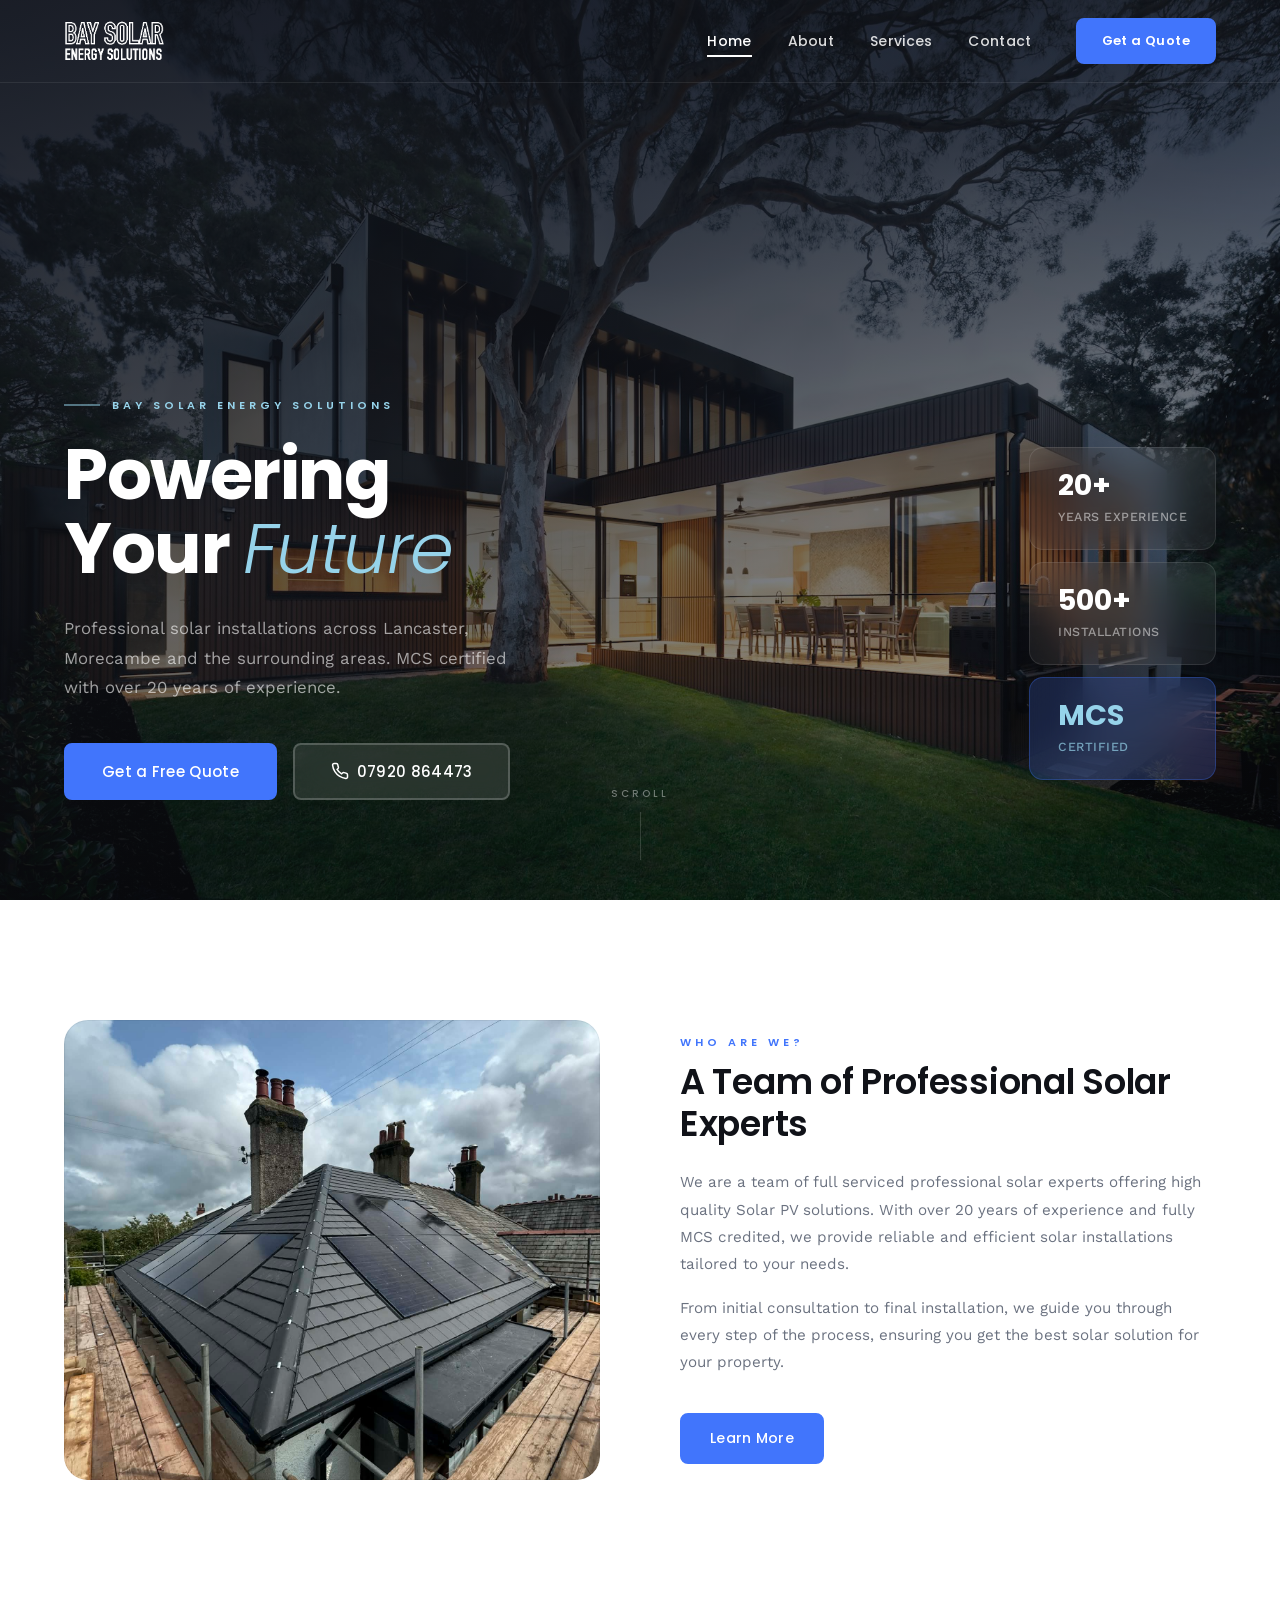
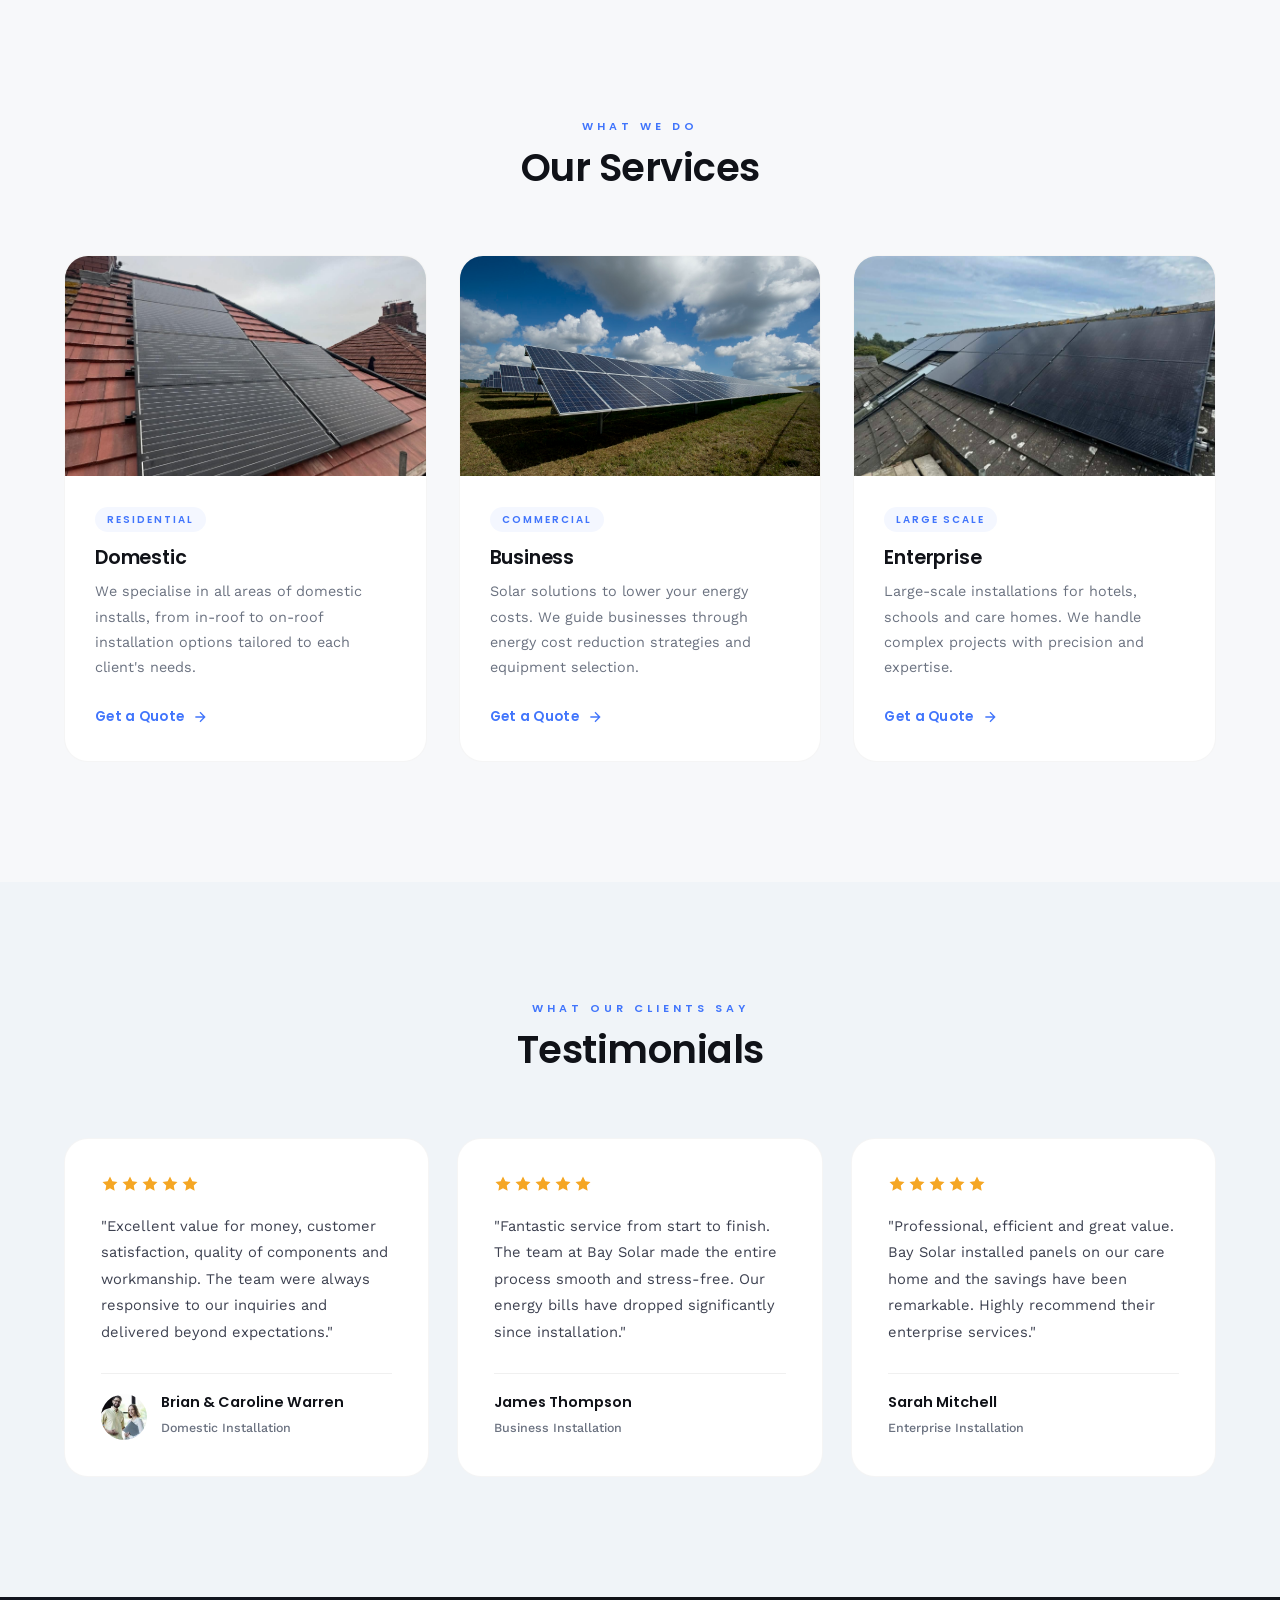
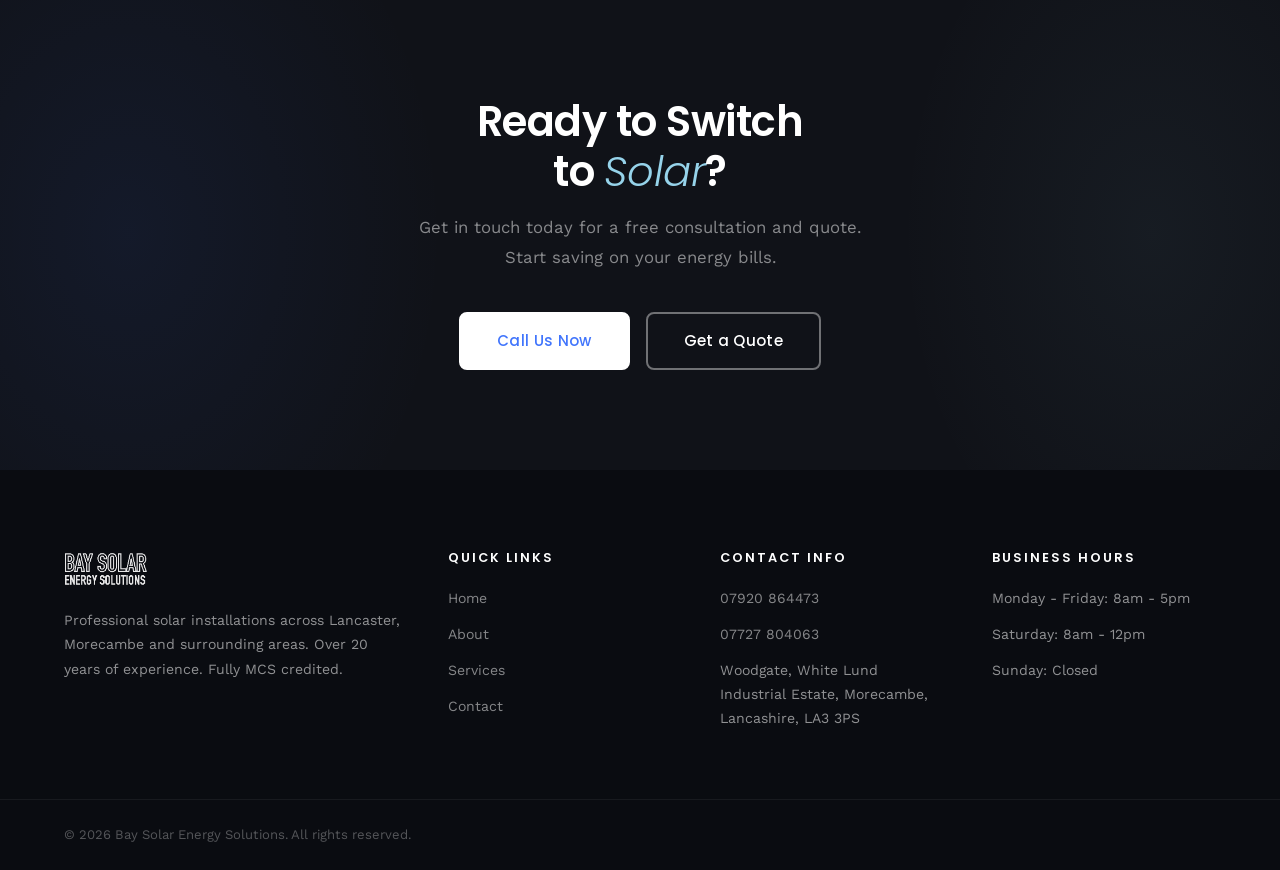
==== index.html @ 8fee30fc "Initial commit: Bay Solar UK website with cleanup - Updated logo to new text-only "Bay Solar Energy " ====
<!DOCTYPE html>
<html lang="en">
<head>
  <meta charset="UTF-8">
  <meta name="viewport" content="width=device-width, initial-scale=1.0">
  <title>Bay Solar Energy Solutions | Solar Panel Installation in Lancaster & Morecambe</title>
  <meta name="description" content="Professional MCS certified solar panel installations across Lancaster, Morecambe and Lancashire. Over 20 years of experience. Domestic, commercial and enterprise solar solutions. Get a free quote today.">
  <meta name="keywords" content="solar panels, solar installation, Lancaster, Morecambe, Lancashire, MCS certified, domestic solar, commercial solar, enterprise solar, renewable energy">

  <!-- Open Graph -->
  <meta property="og:title" content="Bay Solar Energy Solutions | Professional Solar Installations">
  <meta property="og:description" content="MCS certified solar panel installations across Lancaster, Morecambe and Lancashire. Over 20 years of experience. Get a free quote today.">
  <meta property="og:type" content="website">
  <meta property="og:url" content="https://baysolar.co.uk">
  <meta property="og:image" content="https://baysolar.co.uk/images/hero-main.jpg">

  <link rel="icon" type="image/png" href="logo.png">
  <link rel="canonical" href="https://baysolar.co.uk">
  <link rel="preconnect" href="https://fonts.googleapis.com">
  <link rel="preconnect" href="https://fonts.gstatic.com" crossorigin>
  <link href="https://fonts.googleapis.com/css2?family=Poppins:wght@300;400;500;600;700;800&family=Work+Sans:wght@300;400;500&display=swap" rel="stylesheet">
  <link rel="stylesheet" href="styles.css">

  <!-- Schema.org LocalBusiness structured data -->
  <script type="application/ld+json">
  {
    "@context": "https://schema.org",
    "@type": "LocalBusiness",
    "name": "Bay Solar Energy Solutions",
    "description": "Professional MCS certified solar panel installations across Lancaster, Morecambe and Lancashire.",
    "url": "https://baysolar.co.uk",
    "telephone": ["+447920864473", "+447727804063"],
    "address": {
      "@type": "PostalAddress",
      "streetAddress": "Woodgate, White Lund Industrial Estate",
      "addressLocality": "Morecambe",
      "addressRegion": "Lancashire",
      "postalCode": "LA3 3PS",
      "addressCountry": "GB"
    },
    "openingHoursSpecification": [
      { "@type": "OpeningHoursSpecification", "dayOfWeek": ["Monday","Tuesday","Wednesday","Thursday","Friday"], "opens": "08:00", "closes": "17:00" },
      { "@type": "OpeningHoursSpecification", "dayOfWeek": "Saturday", "opens": "08:00", "closes": "12:00" }
    ],
    "areaServed": ["Lancaster", "Morecambe", "Lancashire"],
    "hasCredential": { "@type": "EducationalOccupationalCredential", "credentialCategory": "MCS Certification" },
    "image": "https://baysolar.co.uk/images/hero-main.jpg"
  }
  </script>
</head>
<body>
  <!-- Skip to content for accessibility -->
  <a href="#about" class="skip-link">Skip to main content</a>

  <!-- Header - Transparent -->
  <header class="header" id="header">
    <nav class="navbar">
      <div class="container nav-inner">
        <a href="index.html" class="nav-logo">
          <img src="logo.png" alt="Bay Solar" class="logo-dark">
          <img src="logo-white.png" alt="Bay Solar" class="logo-white">
        </a>
        <button class="hamburger" id="hamburger" aria-label="Toggle menu">
          <span></span><span></span><span></span>
        </button>
        <ul class="nav-links" id="navLinks">
          <li><a href="index.html" class="active">Home</a></li>
          <li><a href="#about">About</a></li>
          <li><a href="#services">Services</a></li>
          <li><a href="contact.html">Contact</a></li>
          <li><a href="contact.html" class="btn btn-primary nav-cta">Get a Quote</a></li>
        </ul>
      </div>
    </nav>
  </header>

  <!-- Hero Section - Full Bleed Immersive -->
  <section class="hero">
    <div class="hero-bg">
      <img src="images/hero-main.jpg" alt="Modern home with solar" class="hero-bg-img">
      <div class="hero-overlay"></div>
    </div>
    <div class="container hero-content">
      <div class="hero-text">
        <p class="hero-label">Bay Solar Energy Solutions</p>
        <h1>
          <span class="hero-line">Powering</span>
          <span class="hero-line">Your <em>Future</em></span>
        </h1>
        <p class="hero-desc">Professional solar installations across Lancaster, Morecambe and the surrounding areas. MCS certified with over 20 years of experience.</p>
        <div class="hero-cta">
          <a href="contact.html" class="btn btn-primary btn-lg">Get a Free Quote</a>
          <a href="tel:07920864473" class="btn btn-glass btn-lg">
            <svg width="18" height="18" viewBox="0 0 24 24" fill="none" stroke="currentColor" stroke-width="2"><path d="M22 16.92v3a2 2 0 01-2.18 2 19.79 19.79 0 01-8.63-3.07 19.5 19.5 0 01-6-6 19.79 19.79 0 01-3.07-8.67A2 2 0 014.11 2h3a2 2 0 012 1.72 12.84 12.84 0 00.7 2.81 2 2 0 01-.45 2.11L8.09 9.91a16 16 0 006 6l1.27-1.27a2 2 0 012.11-.45 12.84 12.84 0 002.81.7A2 2 0 0122 16.92z"/></svg>
            07920 864473
          </a>
        </div>
      </div>
      <!-- Floating stat cards -->
      <div class="hero-cards">
        <div class="hero-card">
          <span class="hero-card-number">20+</span>
          <span class="hero-card-label">Years Experience</span>
        </div>
        <div class="hero-card">
          <span class="hero-card-number">500+</span>
          <span class="hero-card-label">Installations</span>
        </div>
        <div class="hero-card accent">
          <span class="hero-card-number">MCS</span>
          <span class="hero-card-label">Certified</span>
        </div>
      </div>
    </div>
    <!-- Scroll indicator -->
    <div class="hero-scroll">
      <span>Scroll</span>
      <div class="hero-scroll-line"></div>
    </div>
  </section>

  <!-- Who We Are -->
  <section class="about-section" id="about">
    <div class="container about-grid">
      <div class="about-image">
        <img src="images/about-new.jpg" alt="Bay Solar team at work" loading="lazy">
      </div>
      <div class="about-text">
        <h4 class="section-subtitle">Who Are We?</h4>
        <h2>A Team of Professional Solar Experts</h2>
        <p>We are a team of full serviced professional solar experts offering high quality Solar PV solutions. With over 20 years of experience and fully MCS credited, we provide reliable and efficient solar installations tailored to your needs.</p>
        <p>From initial consultation to final installation, we guide you through every step of the process, ensuring you get the best solar solution for your property.</p>
        <a href="contact.html" class="btn btn-primary">Learn More</a>
      </div>
    </div>
  </section>

  <!-- Services Section -->
  <section class="services-section" id="services">
    <div class="container">
      <div class="section-header">
        <h4 class="section-subtitle">What We Do</h4>
        <h2>Our Services</h2>
      </div>
      <div class="services-grid">
        <div class="service-card">
          <div class="service-image">
            <img src="images/domestic-new.jpg" alt="Domestic Solar Installation" loading="lazy">
          </div>
          <div class="service-content">
            <span class="service-tag">Residential</span>
            <h3>Domestic</h3>
            <p>We specialise in all areas of domestic installs, from in-roof to on-roof installation options tailored to each client's needs.</p>
            <a href="contact.html" class="service-link">Get a Quote <svg width="16" height="16" viewBox="0 0 24 24" fill="none" stroke="currentColor" stroke-width="2"><path d="M5 12h14M12 5l7 7-7 7"/></svg></a>
          </div>
        </div>
        <div class="service-card">
          <div class="service-image">
            <img src="images/business-new.jpg" alt="Business Solar Installation" loading="lazy">
          </div>
          <div class="service-content">
            <span class="service-tag">Commercial</span>
            <h3>Business</h3>
            <p>Solar solutions to lower your energy costs. We guide businesses through energy cost reduction strategies and equipment selection.</p>
            <a href="contact.html" class="service-link">Get a Quote <svg width="16" height="16" viewBox="0 0 24 24" fill="none" stroke="currentColor" stroke-width="2"><path d="M5 12h14M12 5l7 7-7 7"/></svg></a>
          </div>
        </div>
        <div class="service-card">
          <div class="service-image">
            <img src="images/enterprise-new.jpg" alt="Enterprise Solar Installation" loading="lazy">
          </div>
          <div class="service-content">
            <span class="service-tag">Large Scale</span>
            <h3>Enterprise</h3>
            <p>Large-scale installations for hotels, schools and care homes. We handle complex projects with precision and expertise.</p>
            <a href="contact.html" class="service-link">Get a Quote <svg width="16" height="16" viewBox="0 0 24 24" fill="none" stroke="currentColor" stroke-width="2"><path d="M5 12h14M12 5l7 7-7 7"/></svg></a>
          </div>
        </div>
      </div>
    </div>
  </section>

  <!-- Testimonials Section -->
  <section class="testimonials-section" id="testimonials">
    <div class="container">
      <div class="section-header">
        <h4 class="section-subtitle">What Our Clients Say</h4>
        <h2>Testimonials</h2>
      </div>
      <div class="testimonials-grid">
        <div class="testimonial-card">
          <div class="testimonial-stars">
            <svg width="18" height="18" viewBox="0 0 24 24" fill="#f5a623"><path d="M12 2l3.09 6.26L22 9.27l-5 4.87 1.18 6.88L12 17.77l-6.18 3.25L7 14.14 2 9.27l6.91-1.01L12 2z"/></svg>
            <svg width="18" height="18" viewBox="0 0 24 24" fill="#f5a623"><path d="M12 2l3.09 6.26L22 9.27l-5 4.87 1.18 6.88L12 17.77l-6.18 3.25L7 14.14 2 9.27l6.91-1.01L12 2z"/></svg>
            <svg width="18" height="18" viewBox="0 0 24 24" fill="#f5a623"><path d="M12 2l3.09 6.26L22 9.27l-5 4.87 1.18 6.88L12 17.77l-6.18 3.25L7 14.14 2 9.27l6.91-1.01L12 2z"/></svg>
            <svg width="18" height="18" viewBox="0 0 24 24" fill="#f5a623"><path d="M12 2l3.09 6.26L22 9.27l-5 4.87 1.18 6.88L12 17.77l-6.18 3.25L7 14.14 2 9.27l6.91-1.01L12 2z"/></svg>
            <svg width="18" height="18" viewBox="0 0 24 24" fill="#f5a623"><path d="M12 2l3.09 6.26L22 9.27l-5 4.87 1.18 6.88L12 17.77l-6.18 3.25L7 14.14 2 9.27l6.91-1.01L12 2z"/></svg>
          </div>
          <p class="testimonial-text">"Excellent value for money, customer satisfaction, quality of components and workmanship. The team were always responsive to our inquiries and delivered beyond expectations."</p>
          <div class="testimonial-author">
            <img src="images/testimonial.jpg" alt="Brian & Caroline Warren" loading="lazy">
            <div>
              <h4>Brian & Caroline Warren</h4>
              <span>Domestic Installation</span>
            </div>
          </div>
        </div>
        <div class="testimonial-card">
          <div class="testimonial-stars">
            <svg width="18" height="18" viewBox="0 0 24 24" fill="#f5a623"><path d="M12 2l3.09 6.26L22 9.27l-5 4.87 1.18 6.88L12 17.77l-6.18 3.25L7 14.14 2 9.27l6.91-1.01L12 2z"/></svg>
            <svg width="18" height="18" viewBox="0 0 24 24" fill="#f5a623"><path d="M12 2l3.09 6.26L22 9.27l-5 4.87 1.18 6.88L12 17.77l-6.18 3.25L7 14.14 2 9.27l6.91-1.01L12 2z"/></svg>
            <svg width="18" height="18" viewBox="0 0 24 24" fill="#f5a623"><path d="M12 2l3.09 6.26L22 9.27l-5 4.87 1.18 6.88L12 17.77l-6.18 3.25L7 14.14 2 9.27l6.91-1.01L12 2z"/></svg>
            <svg width="18" height="18" viewBox="0 0 24 24" fill="#f5a623"><path d="M12 2l3.09 6.26L22 9.27l-5 4.87 1.18 6.88L12 17.77l-6.18 3.25L7 14.14 2 9.27l6.91-1.01L12 2z"/></svg>
            <svg width="18" height="18" viewBox="0 0 24 24" fill="#f5a623"><path d="M12 2l3.09 6.26L22 9.27l-5 4.87 1.18 6.88L12 17.77l-6.18 3.25L7 14.14 2 9.27l6.91-1.01L12 2z"/></svg>
          </div>
          <p class="testimonial-text">"Fantastic service from start to finish. The team at Bay Solar made the entire process smooth and stress-free. Our energy bills have dropped significantly since installation."</p>
          <div class="testimonial-author">
            <div>
              <h4>James Thompson</h4>
              <span>Business Installation</span>
            </div>
          </div>
        </div>
        <div class="testimonial-card">
          <div class="testimonial-stars">
            <svg width="18" height="18" viewBox="0 0 24 24" fill="#f5a623"><path d="M12 2l3.09 6.26L22 9.27l-5 4.87 1.18 6.88L12 17.77l-6.18 3.25L7 14.14 2 9.27l6.91-1.01L12 2z"/></svg>
            <svg width="18" height="18" viewBox="0 0 24 24" fill="#f5a623"><path d="M12 2l3.09 6.26L22 9.27l-5 4.87 1.18 6.88L12 17.77l-6.18 3.25L7 14.14 2 9.27l6.91-1.01L12 2z"/></svg>
            <svg width="18" height="18" viewBox="0 0 24 24" fill="#f5a623"><path d="M12 2l3.09 6.26L22 9.27l-5 4.87 1.18 6.88L12 17.77l-6.18 3.25L7 14.14 2 9.27l6.91-1.01L12 2z"/></svg>
            <svg width="18" height="18" viewBox="0 0 24 24" fill="#f5a623"><path d="M12 2l3.09 6.26L22 9.27l-5 4.87 1.18 6.88L12 17.77l-6.18 3.25L7 14.14 2 9.27l6.91-1.01L12 2z"/></svg>
            <svg width="18" height="18" viewBox="0 0 24 24" fill="#f5a623"><path d="M12 2l3.09 6.26L22 9.27l-5 4.87 1.18 6.88L12 17.77l-6.18 3.25L7 14.14 2 9.27l6.91-1.01L12 2z"/></svg>
          </div>
          <p class="testimonial-text">"Professional, efficient and great value. Bay Solar installed panels on our care home and the savings have been remarkable. Highly recommend their enterprise services."</p>
          <div class="testimonial-author">
            <div>
              <h4>Sarah Mitchell</h4>
              <span>Enterprise Installation</span>
            </div>
          </div>
        </div>
      </div>
    </div>
  </section>

  <!-- CTA Section -->
  <section class="cta-section">
    <div class="container cta-content">
      <h2>Ready to Switch<br>to <em>Solar</em>?</h2>
      <p>Get in touch today for a free consultation and quote. Start saving on your energy bills.</p>
      <div class="cta-buttons">
        <a href="tel:07920864473" class="btn btn-white btn-lg">Call Us Now</a>
        <a href="contact.html" class="btn btn-outline-white btn-lg">Get a Quote</a>
      </div>
    </div>
  </section>

  <!-- Footer -->
  <footer class="footer">
    <div class="container footer-grid">
      <div class="footer-col">
        <img src="logo-white.png" alt="Bay Solar" class="footer-logo">
        <p>Professional solar installations across Lancaster, Morecambe and surrounding areas. Over 20 years of experience. Fully MCS credited.</p>
      </div>
      <div class="footer-col">
        <h4>Quick Links</h4>
        <ul>
          <li><a href="index.html">Home</a></li>
          <li><a href="#about">About</a></li>
          <li><a href="#services">Services</a></li>
          <li><a href="contact.html">Contact</a></li>
        </ul>
      </div>
      <div class="footer-col">
        <h4>Contact Info</h4>
        <ul>
          <li><a href="tel:07920864473">07920 864473</a></li>
          <li><a href="tel:07727804063">07727 804063</a></li>
          <li>Woodgate, White Lund Industrial Estate, Morecambe, Lancashire, LA3 3PS</li>
        </ul>
      </div>
      <div class="footer-col">
        <h4>Business Hours</h4>
        <ul>
          <li>Monday - Friday: 8am - 5pm</li>
          <li>Saturday: 8am - 12pm</li>
          <li>Sunday: Closed</li>
        </ul>
      </div>
    </div>
    <div class="footer-bottom">
      <div class="container footer-bottom-inner">
        <p>&copy; 2026 Bay Solar Energy Solutions. All rights reserved.</p>
      </div>
    </div>
  </footer>

  <button class="scroll-top" id="scrollTop" aria-label="Scroll to top">
    <svg width="20" height="20" viewBox="0 0 24 24" fill="none" stroke="currentColor" stroke-width="2"><path d="M18 15l-6-6-6 6"/></svg>
  </button>

  <script src="script.js"></script>
</body>
</html>
---- styles.css ----
/* =========================================================
   BAY SOLAR UK - Immersive Modern Design
   Inspired by futuristic architecture websites
   ========================================================= */

/* ===== ACCESSIBILITY ===== */
.skip-link {
  position: absolute;
  top: -100%;
  left: 16px;
  padding: 12px 24px;
  background: var(--accent);
  color: var(--white);
  font-family: 'Poppins', sans-serif;
  font-weight: 600;
  font-size: 14px;
  border-radius: 0 0 8px 8px;
  z-index: 10000;
  transition: top 0.2s ease;
}

.skip-link:focus {
  top: 0;
}

/* ===== RESET & BASE ===== */
*, *::before, *::after {
  margin: 0;
  padding: 0;
  box-sizing: border-box;
}

:root {
  --primary: #96d3ea;
  --primary-dark: #0067a6;
  --accent: #4175FC;
  --accent-hover: #2d5fd9;
  --dark: #101218;
  --dark-soft: #1a1f2e;
  --text: #3d4150;
  --text-light: #6b7280;
  --bg: #ffffff;
  --bg-light: #f7f8fa;
  --bg-warm: #f0f4f8;
  --white: #ffffff;
  --gold: #f5a623;
  --shadow-sm: 0 1px 3px rgba(0, 0, 0, 0.06);
  --shadow: 0 4px 16px rgba(0, 0, 0, 0.07);
  --shadow-lg: 0 12px 40px rgba(0, 0, 0, 0.10);
  --radius: 8px;
  --radius-lg: 16px;
  --radius-xl: 24px;
  --transition: 0.3s ease;
  --transition-slow: 0.6s cubic-bezier(0.16, 1, 0.3, 1);

  /* Glass effect tokens */
  --glass-bg: rgba(255, 255, 255, 0.08);
  --glass-border: rgba(255, 255, 255, 0.12);
  --glass-blur: 16px;
}

html {
  scroll-behavior: smooth;
  scroll-padding-top: 100px;
}

body {
  font-family: 'Work Sans', sans-serif;
  font-size: 16px;
  line-height: 1.7;
  color: var(--text);
  background: var(--bg);
  overflow-x: hidden;
  -webkit-font-smoothing: antialiased;
  -moz-osx-font-smoothing: grayscale;
}

h1, h2, h3, h4, h5, h6 {
  font-family: 'Poppins', sans-serif;
  font-weight: 600;
  color: var(--dark);
  line-height: 1.2;
}

a {
  text-decoration: none;
  color: inherit;
  transition: color var(--transition);
}

img {
  max-width: 100%;
  height: auto;
  display: block;
}

ul {
  list-style: none;
}

.container {
  max-width: 1200px;
  margin: 0 auto;
  padding: 0 24px;
}


/* ===== HEADER - TRANSPARENT OVER HERO ===== */
.header {
  position: fixed;
  top: 0;
  left: 0;
  width: 100%;
  z-index: 1000;
  transition: background var(--transition), box-shadow var(--transition);
}

/* Top bar - hidden on home (transparent nav), shown on contact */
.header-top {
  background: transparent;
  color: var(--white);
  font-size: 13px;
  padding: 7px 0;
}

.header-top-inner {
  display: flex;
  justify-content: space-between;
  align-items: center;
}

.header-contact-info {
  display: flex;
  gap: 24px;
}

.header-contact-info a {
  display: flex;
  align-items: center;
  gap: 6px;
  color: rgba(255, 255, 255, 0.8);
  font-size: 13px;
  transition: color var(--transition);
}

.header-contact-info a:hover {
  color: var(--primary);
}

.header-social {
  display: flex;
  gap: 14px;
}

.header-social a {
  color: rgba(255, 255, 255, 0.5);
  transition: color var(--transition);
}

.header-social a:hover {
  color: var(--primary);
}

/* Navbar - transparent by default (sits over hero) */
.navbar {
  background: transparent;
  padding: 18px 0;
  transition: background var(--transition), padding var(--transition), border-color var(--transition);
  border-bottom: 1px solid rgba(255, 255, 255, 0.08);
}

.nav-inner {
  display: flex;
  align-items: center;
  justify-content: space-between;
}

/* Logo: swap between white and dark versions */
.nav-logo {
  display: block;
  position: relative;
  height: 46px;
  width: 100px; /* matches aspect ratio of logo at 46px height */
  flex-shrink: 0;
}

.nav-logo img {
  height: 46px;
  width: auto;
  position: absolute;
  top: 0;
  left: 0;
  transition: opacity var(--transition);
}

/* Default: white logo visible over dark hero */
.nav-logo .logo-dark { opacity: 0; }
.nav-logo .logo-white { opacity: 1; }

/* When header scrolled (white bg): show dark logo */
.header.scrolled .nav-logo .logo-dark { opacity: 1; }
.header.scrolled .nav-logo .logo-white { opacity: 0; }

/* Default: white nav text (over dark hero) */
.nav-links {
  display: flex;
  align-items: center;
  gap: 36px;
}

.nav-links a {
  font-family: 'Poppins', sans-serif;
  font-weight: 500;
  font-size: 14px;
  color: rgba(255, 255, 255, 0.85);
  position: relative;
  padding: 4px 0;
  letter-spacing: 0.3px;
  transition: color var(--transition);
}

.nav-links a:not(.btn)::after {
  content: '';
  position: absolute;
  bottom: -2px;
  left: 0;
  width: 0;
  height: 2px;
  background: var(--white);
  transition: width var(--transition);
}

.nav-links a:not(.btn):hover::after,
.nav-links a.active::after {
  width: 100%;
}

.nav-links a:not(.btn):hover,
.nav-links a.active {
  color: var(--white);
}

/* SCROLLED STATE: white background, dark text */
.header.scrolled .navbar {
  background: var(--white);
  padding: 12px 0;
  border-bottom: 1px solid rgba(0, 0, 0, 0.06);
  box-shadow: 0 2px 30px rgba(0, 0, 0, 0.06);
}

.header.scrolled .header-top {
  background: var(--dark);
}

.header.scrolled .nav-links a {
  color: var(--text);
}

.header.scrolled .nav-links a:not(.btn)::after {
  background: var(--accent);
}

.header.scrolled .nav-links a:not(.btn):hover,
.header.scrolled .nav-links a.active {
  color: var(--dark);
}

.header.scrolled .nav-links a.btn.btn-primary {
  color: var(--white);
}

/* Nav CTA button – always looks like a button, not a plain link */
.nav-links a.btn.btn-primary.nav-cta {
  color: var(--white);
  background: var(--accent);
  border-color: var(--accent);
  padding: 10px 24px;
  border-radius: 8px;
  font-size: 13px;
  font-weight: 600;
  letter-spacing: 0.4px;
  margin-left: 8px;
}

.nav-links a.btn.btn-primary.nav-cta:hover {
  background: var(--accent-hover);
  border-color: var(--accent-hover);
  transform: translateY(-2px);
  box-shadow: 0 6px 20px rgba(65, 117, 252, 0.35);
}

.header.scrolled .nav-links a.btn.btn-primary.nav-cta {
  color: var(--white);
  background: var(--accent);
  border-color: var(--accent);
}

.header.scrolled .nav-links a.btn.btn-primary.nav-cta:hover {
  background: var(--accent-hover);
  border-color: var(--accent-hover);
}

.header.scrolled .hamburger span {
  background: var(--dark);
}

/* Hamburger */
.hamburger {
  display: none;
  flex-direction: column;
  gap: 5px;
  background: none;
  border: none;
  cursor: pointer;
  padding: 4px;
  z-index: 1001;
}

.hamburger span {
  display: block;
  width: 22px;
  height: 2px;
  background: var(--white);
  transition: var(--transition);
  border-radius: 2px;
}

.hamburger.active span:nth-child(1) {
  transform: rotate(45deg) translate(5px, 5px);
}

.hamburger.active span:nth-child(2) {
  opacity: 0;
}

.hamburger.active span:nth-child(3) {
  transform: rotate(-45deg) translate(5px, -5px);
}


/* ===== BUTTONS ===== */
.btn {
  display: inline-flex;
  align-items: center;
  justify-content: center;
  gap: 8px;
  font-family: 'Poppins', sans-serif;
  font-weight: 500;
  font-size: 14px;
  padding: 12px 28px;
  border-radius: 8px;
  border: 2px solid transparent;
  cursor: pointer;
  transition: all var(--transition);
  white-space: nowrap;
  letter-spacing: 0.3px;
}

.btn-primary {
  background: var(--accent);
  color: var(--white);
  border-color: var(--accent);
}

.btn-primary:hover {
  background: var(--accent-hover);
  border-color: var(--accent-hover);
  transform: translateY(-2px);
  box-shadow: 0 6px 20px rgba(65, 117, 252, 0.3);
}

.btn-outline {
  background: transparent;
  color: var(--white);
  border-color: rgba(255, 255, 255, 0.5);
}

.btn-outline:hover {
  background: var(--white);
  color: var(--dark);
  border-color: var(--white);
}

/* Glassmorphism frosted glass button */
.btn-glass {
  background: rgba(255, 255, 255, 0.1);
  color: var(--white);
  border-color: rgba(255, 255, 255, 0.2);
  backdrop-filter: blur(12px);
  -webkit-backdrop-filter: blur(12px);
}

.btn-glass:hover {
  background: rgba(255, 255, 255, 0.2);
  border-color: rgba(255, 255, 255, 0.35);
  transform: translateY(-2px);
  box-shadow: 0 8px 32px rgba(0, 0, 0, 0.15);
}

.btn-white {
  background: var(--white);
  color: var(--accent);
  border-color: var(--white);
}

.btn-white:hover {
  background: transparent;
  color: var(--white);
}

.btn-outline-white {
  background: transparent;
  color: var(--white);
  border-color: rgba(255, 255, 255, 0.4);
}

.btn-outline-white:hover {
  background: var(--white);
  color: var(--accent);
  border-color: var(--white);
}

.btn-lg {
  padding: 14px 36px;
  font-size: 15px;
}

.btn-sm {
  padding: 8px 20px;
  font-size: 13px;
}

.btn-block {
  width: 100%;
}


/* ===== HERO - FULL BLEED IMMERSIVE ===== */
.hero {
  position: relative;
  width: 100%;
  min-height: 100vh;
  display: flex;
  align-items: center;
  overflow: hidden;
}

.hero-bg {
  position: absolute;
  inset: 0;
  z-index: 0;
}

.hero-bg-img {
  width: 100%;
  height: 100%;
  object-fit: cover;
  object-position: center;
}

.hero-overlay {
  position: absolute;
  inset: 0;
  background: linear-gradient(
    160deg,
    rgba(16, 18, 24, 0.92) 0%,
    rgba(16, 18, 24, 0.78) 35%,
    rgba(16, 18, 24, 0.5) 70%,
    rgba(16, 18, 24, 0.35) 100%
  );
  z-index: 1;
}

.hero-content {
  position: relative;
  z-index: 2;
  width: 100%;
  display: flex;
  align-items: flex-end;
  justify-content: space-between;
  gap: 40px;
  padding-top: 160px;
  padding-bottom: 100px;
  min-height: 100vh;
}

.hero-text {
  max-width: 640px;
  flex: 1;
}

/* Hero label - small uppercase */
.hero-label {
  display: inline-block;
  font-family: 'Poppins', sans-serif;
  font-size: 11px;
  font-weight: 600;
  color: var(--primary);
  text-transform: uppercase;
  letter-spacing: 4px;
  margin-bottom: 24px;
  position: relative;
  padding-left: 48px;
}

.hero-label::before {
  content: '';
  position: absolute;
  left: 0;
  top: 50%;
  transform: translateY(-50%);
  width: 36px;
  height: 1px;
  background: var(--primary);
}

/* Hero heading - large split-line typography */
.hero h1 {
  font-size: clamp(3rem, 5.5vw, 5rem);
  color: var(--white);
  font-weight: 700;
  letter-spacing: -1.5px;
  line-height: 1.05;
  margin-bottom: 28px;
}

.hero h1 .hero-line {
  display: block;
}

.hero h1 em {
  font-style: italic;
  font-weight: 300;
  color: var(--primary);
}

/* Hero description */
.hero-desc {
  font-size: 1.05rem;
  color: rgba(255, 255, 255, 0.6);
  margin-bottom: 40px;
  max-width: 480px;
  line-height: 1.75;
  font-weight: 400;
}

/* Hero CTA buttons */
.hero-cta {
  display: flex;
  gap: 16px;
  flex-wrap: wrap;
}

/* Floating glassmorphism stat cards */
.hero-cards {
  display: flex;
  flex-direction: column;
  gap: 12px;
  align-self: flex-end;
  margin-bottom: 20px;
}

.hero-card {
  background: rgba(255, 255, 255, 0.06);
  backdrop-filter: blur(20px);
  -webkit-backdrop-filter: blur(20px);
  border: 1px solid rgba(255, 255, 255, 0.1);
  border-radius: 14px;
  padding: 22px 28px;
  display: flex;
  flex-direction: column;
  gap: 4px;
  min-width: 180px;
  transition: transform var(--transition), background var(--transition);
}

.hero-card:hover {
  transform: translateY(-4px);
  background: rgba(255, 255, 255, 0.1);
}

.hero-card-number {
  font-family: 'Poppins', sans-serif;
  font-size: 1.8rem;
  font-weight: 700;
  color: var(--white);
  line-height: 1.1;
}

.hero-card-label {
  font-size: 0.78rem;
  color: rgba(255, 255, 255, 0.5);
  font-weight: 500;
  letter-spacing: 0.5px;
  text-transform: uppercase;
}

/* Accent card variant */
.hero-card.accent {
  background: rgba(65, 117, 252, 0.2);
  border-color: rgba(65, 117, 252, 0.3);
}

.hero-card.accent:hover {
  background: rgba(65, 117, 252, 0.3);
}

.hero-card.accent .hero-card-number {
  color: var(--primary);
}

.hero-card.accent .hero-card-label {
  color: rgba(150, 211, 234, 0.7);
}

/* Hero scroll indicator */
.hero-scroll {
  position: absolute;
  bottom: 40px;
  left: 50%;
  transform: translateX(-50%);
  z-index: 3;
  display: flex;
  flex-direction: column;
  align-items: center;
  gap: 10px;
}

.hero-scroll span {
  font-family: 'Poppins', sans-serif;
  font-size: 10px;
  font-weight: 500;
  color: rgba(255, 255, 255, 0.4);
  text-transform: uppercase;
  letter-spacing: 3px;
}

.hero-scroll-line {
  width: 1px;
  height: 48px;
  background: rgba(255, 255, 255, 0.15);
  position: relative;
  overflow: hidden;
}

.hero-scroll-line::after {
  content: '';
  position: absolute;
  top: -100%;
  left: 0;
  width: 100%;
  height: 100%;
  background: linear-gradient(to bottom, transparent, var(--primary), transparent);
  animation: scrollLine 2s ease-in-out infinite;
}

@keyframes scrollLine {
  0% {
    top: -100%;
  }
  100% {
    top: 100%;
  }
}


/* ===== SECTION STYLING ===== */
.section-subtitle {
  font-size: 11px;
  font-weight: 600;
  color: var(--accent);
  text-transform: uppercase;
  letter-spacing: 4px;
  margin-bottom: 12px;
}

.section-header {
  text-align: center;
  margin-bottom: 64px;
}

.section-header h2 {
  font-size: clamp(1.8rem, 3vw, 2.5rem);
  letter-spacing: -0.5px;
}

.section-header p {
  color: var(--text-light);
  max-width: 520px;
  margin: 14px auto 0;
  font-size: 1rem;
}


/* ===== ABOUT SECTION ===== */
.about-section {
  padding: 120px 0;
}

.about-grid {
  display: grid;
  grid-template-columns: 1fr 1fr;
  gap: 80px;
  align-items: center;
}

.about-image {
  border-radius: var(--radius-xl);
  overflow: hidden;
  position: relative;
}

.about-image::after {
  content: '';
  position: absolute;
  inset: 0;
  border-radius: var(--radius-xl);
  box-shadow: inset 0 0 0 1px rgba(0, 0, 0, 0.06);
  pointer-events: none;
}

.about-image img {
  width: 100%;
  height: 460px;
  object-fit: cover;
  transition: transform 0.8s cubic-bezier(0.16, 1, 0.3, 1);
}

.about-image:hover img {
  transform: scale(1.03);
}

.about-text .section-subtitle {
  margin-bottom: 12px;
}

.about-text h2 {
  font-size: clamp(1.6rem, 3vw, 2.2rem);
  margin-bottom: 24px;
  letter-spacing: -0.3px;
}

.about-text p {
  margin-bottom: 16px;
  color: var(--text-light);
  font-size: 0.95rem;
  line-height: 1.8;
}

.about-text .btn {
  margin-top: 20px;
}


/* ===== SERVICES SECTION ===== */
.services-section {
  padding: 120px 0;
  background: var(--bg-light);
}

.services-grid {
  display: grid;
  grid-template-columns: repeat(3, 1fr);
  gap: 32px;
}

.service-card {
  background: var(--white);
  border-radius: var(--radius-xl);
  overflow: hidden;
  border: 1px solid rgba(0, 0, 0, 0.04);
  transition: transform var(--transition-slow), box-shadow var(--transition);
}

.service-card:hover {
  transform: translateY(-8px);
  box-shadow: 0 20px 60px rgba(0, 0, 0, 0.08);
}

.service-image {
  height: 220px;
  overflow: hidden;
}

.service-image img {
  width: 100%;
  height: 100%;
  object-fit: cover;
  transition: transform 0.8s cubic-bezier(0.16, 1, 0.3, 1);
}

.service-card:hover .service-image img {
  transform: scale(1.06);
}

.service-content {
  padding: 28px 30px 32px;
}

.service-tag {
  display: inline-block;
  font-family: 'Poppins', sans-serif;
  font-size: 10px;
  font-weight: 600;
  color: var(--accent);
  text-transform: uppercase;
  letter-spacing: 2px;
  background: rgba(65, 117, 252, 0.06);
  padding: 4px 12px;
  border-radius: 20px;
  margin-bottom: 14px;
}

.service-content h3 {
  font-size: 1.2rem;
  margin-bottom: 10px;
  letter-spacing: -0.2px;
}

.service-content p {
  font-size: 0.9rem;
  color: var(--text-light);
  margin-bottom: 22px;
  line-height: 1.75;
}

.service-link {
  display: inline-flex;
  align-items: center;
  gap: 8px;
  font-family: 'Poppins', sans-serif;
  font-weight: 600;
  font-size: 0.85rem;
  color: var(--accent);
  letter-spacing: 0.3px;
  transition: gap var(--transition), color var(--transition);
}

.service-link svg {
  transition: transform var(--transition);
}

.service-link:hover {
  color: var(--accent-hover);
  gap: 12px;
}

.service-link:hover svg {
  transform: translateX(2px);
}


/* ===== STATS SECTION ===== */
.stats-section {
  padding: 80px 0;
  background: var(--dark);
}

.stats-grid {
  display: grid;
  grid-template-columns: repeat(4, 1fr);
  gap: 30px;
  text-align: center;
}

.stat-item {
  padding: 10px 0;
}

.stat-item h2 {
  font-size: 2.6rem;
  color: var(--white);
  font-weight: 700;
  letter-spacing: -1px;
}

.stat-item h2::after {
  content: '+';
  color: var(--primary);
}

.stat-item p {
  color: rgba(255, 255, 255, 0.45);
  font-size: 0.85rem;
  margin-top: 6px;
  font-weight: 500;
  letter-spacing: 0.5px;
  text-transform: uppercase;
}


/* ===== TESTIMONIALS ===== */
.testimonials-section {
  padding: 120px 0;
  background: var(--bg-warm);
}

.testimonials-grid {
  display: grid;
  grid-template-columns: repeat(3, 1fr);
  gap: 28px;
}

.testimonial-card {
  background: var(--white);
  border-radius: var(--radius-xl);
  padding: 36px;
  border: 1px solid rgba(0, 0, 0, 0.04);
  transition: transform var(--transition-slow), box-shadow var(--transition);
}

.testimonial-card:hover {
  transform: translateY(-6px);
  box-shadow: 0 16px 48px rgba(0, 0, 0, 0.06);
}

.testimonial-stars {
  display: flex;
  gap: 2px;
  margin-bottom: 20px;
}

.testimonial-text {
  font-size: 0.92rem;
  color: var(--text);
  line-height: 1.8;
  margin-bottom: 28px;
}

.testimonial-author {
  display: flex;
  align-items: center;
  gap: 14px;
  padding-top: 20px;
  border-top: 1px solid rgba(0, 0, 0, 0.06);
}

.testimonial-author img {
  width: 46px;
  height: 46px;
  border-radius: 50%;
  object-fit: cover;
}

.testimonial-author h4 {
  font-size: 0.9rem;
  margin-bottom: 2px;
}

.testimonial-author span {
  font-size: 0.78rem;
  color: var(--text-light);
  font-weight: 500;
}


/* ===== CTA SECTION ===== */
.cta-section {
  padding: 100px 0;
  background: var(--dark);
  text-align: center;
  position: relative;
  overflow: hidden;
}

.cta-section::before {
  content: '';
  position: absolute;
  top: -40%;
  left: -15%;
  width: 50%;
  height: 180%;
  background: radial-gradient(ellipse, rgba(65, 117, 252, 0.08) 0%, transparent 70%);
  pointer-events: none;
}

.cta-section::after {
  content: '';
  position: absolute;
  bottom: -30%;
  right: -10%;
  width: 40%;
  height: 160%;
  background: radial-gradient(ellipse, rgba(150, 211, 234, 0.05) 0%, transparent 70%);
  pointer-events: none;
}

.cta-content {
  position: relative;
  z-index: 1;
}

.cta-content h2 {
  font-size: clamp(1.8rem, 3.5vw, 2.6rem);
  color: var(--white);
  margin-bottom: 16px;
  letter-spacing: -0.5px;
}

.cta-content h2 em {
  font-style: italic;
  font-weight: 300;
  color: var(--primary);
}

.cta-content p {
  color: rgba(255, 255, 255, 0.5);
  font-size: 1.05rem;
  margin-bottom: 40px;
  max-width: 480px;
  margin-left: auto;
  margin-right: auto;
  line-height: 1.75;
}

.cta-buttons {
  display: flex;
  gap: 16px;
  justify-content: center;
  flex-wrap: wrap;
}


/* ===== FOOTER ===== */
.footer {
  background: #0a0c11;
  color: rgba(255, 255, 255, 0.55);
  padding-top: 80px;
}

.footer-grid {
  display: grid;
  grid-template-columns: 1.5fr 1fr 1fr 1fr;
  gap: 48px;
}

.footer-logo {
  height: 38px;
  margin-bottom: 20px;
  opacity: 0.9;
}

.footer-col p {
  font-size: 0.88rem;
  line-height: 1.75;
}

.footer-col h4 {
  color: var(--white);
  font-size: 0.8rem;
  margin-bottom: 22px;
  font-weight: 600;
  text-transform: uppercase;
  letter-spacing: 2px;
}

.footer-col ul li {
  margin-bottom: 12px;
  font-size: 0.88rem;
}

.footer-col ul a {
  color: rgba(255, 255, 255, 0.5);
  transition: color var(--transition), padding-left var(--transition);
}

.footer-col ul a:hover {
  color: var(--white);
  padding-left: 4px;
}

.footer-bottom {
  margin-top: 56px;
  padding: 24px 0;
  border-top: 1px solid rgba(255, 255, 255, 0.06);
}

.footer-bottom-inner {
  display: flex;
  justify-content: space-between;
  align-items: center;
}

.footer-bottom p {
  font-size: 0.82rem;
  color: rgba(255, 255, 255, 0.3);
}

.footer-social {
  display: flex;
  gap: 16px;
}

.footer-social a {
  color: rgba(255, 255, 255, 0.3);
  transition: color var(--transition), transform var(--transition);
}

.footer-social a:hover {
  color: var(--primary);
  transform: translateY(-2px);
}


/* ===== SCROLL TO TOP ===== */
.scroll-top {
  position: fixed;
  bottom: 30px;
  right: 30px;
  width: 44px;
  height: 44px;
  background: var(--dark);
  color: var(--white);
  border: 1px solid rgba(255, 255, 255, 0.1);
  border-radius: 12px;
  cursor: pointer;
  display: flex;
  align-items: center;
  justify-content: center;
  opacity: 0;
  visibility: hidden;
  transition: all var(--transition);
  z-index: 999;
}

.scroll-top.visible {
  opacity: 1;
  visibility: visible;
}

.scroll-top:hover {
  background: var(--accent);
  border-color: var(--accent);
  transform: translateY(-3px);
  box-shadow: 0 6px 20px rgba(65, 117, 252, 0.25);
}


/* ===== CONTACT PAGE ===== */
.contact-hero {
  background: var(--dark);
  padding: 160px 0 70px;
  text-align: center;
  position: relative;
  overflow: hidden;
}

.contact-hero::before {
  content: '';
  position: absolute;
  top: -30%;
  right: -10%;
  width: 50%;
  height: 160%;
  background: radial-gradient(ellipse, rgba(65, 117, 252, 0.06) 0%, transparent 70%);
  pointer-events: none;
}

.contact-hero h1 {
  font-size: clamp(2.2rem, 4.5vw, 3.2rem);
  color: var(--white);
  margin-bottom: 16px;
  letter-spacing: -0.5px;
  position: relative;
}

.contact-hero p {
  color: rgba(255, 255, 255, 0.5);
  max-width: 520px;
  margin: 0 auto;
  font-size: 1rem;
  line-height: 1.75;
  position: relative;
}

.contact-section {
  padding: 100px 0;
}

.contact-grid {
  display: grid;
  grid-template-columns: 1.2fr 1fr;
  gap: 64px;
}

.contact-form-wrapper h2 {
  font-size: 1.7rem;
  margin-bottom: 32px;
  letter-spacing: -0.3px;
}

.contact-form {
  display: flex;
  flex-direction: column;
  gap: 20px;
}

.form-row {
  display: grid;
  grid-template-columns: 1fr 1fr;
  gap: 20px;
}

.form-group label {
  display: block;
  font-family: 'Poppins', sans-serif;
  font-weight: 500;
  font-size: 0.85rem;
  color: var(--dark);
  margin-bottom: 8px;
}

.form-group input,
.form-group textarea {
  width: 100%;
  padding: 13px 16px;
  border: 1px solid #e2e5eb;
  border-radius: 10px;
  font-family: 'Work Sans', sans-serif;
  font-size: 15px;
  color: var(--text);
  transition: border-color var(--transition), box-shadow var(--transition);
  background: var(--white);
}

.form-group input:focus,
.form-group textarea:focus {
  outline: none;
  border-color: var(--accent);
  box-shadow: 0 0 0 4px rgba(65, 117, 252, 0.08);
}

.form-group textarea {
  resize: vertical;
  min-height: 130px;
}

.contact-info-wrapper {
  display: flex;
  flex-direction: column;
  gap: 24px;
}

.contact-info-card {
  background: var(--dark);
  border-radius: var(--radius-xl);
  padding: 44px;
  text-align: center;
  position: relative;
  overflow: hidden;
}

.contact-info-card::before {
  content: '';
  position: absolute;
  top: -50%;
  right: -30%;
  width: 60%;
  height: 200%;
  background: radial-gradient(ellipse, rgba(65, 117, 252, 0.1) 0%, transparent 70%);
  pointer-events: none;
}

.contact-info-card h3 {
  color: var(--white);
  font-size: 1.3rem;
  margin-bottom: 24px;
  font-weight: 600;
  position: relative;
}

.contact-phone {
  display: block;
  font-family: 'Poppins', sans-serif;
  font-size: 1.6rem;
  font-weight: 700;
  color: var(--white);
  margin-bottom: 10px;
  transition: color var(--transition);
  position: relative;
}

.contact-phone:hover {
  color: var(--primary);
}

.contact-phone.secondary {
  font-size: 1.2rem;
  font-weight: 500;
  color: rgba(255, 255, 255, 0.55);
}

.contact-details-card {
  background: var(--bg-light);
  border-radius: var(--radius-xl);
  padding: 36px;
  display: flex;
  flex-direction: column;
  gap: 24px;
}

.contact-detail {
  display: flex;
  gap: 16px;
  align-items: flex-start;
}

.contact-detail svg {
  flex-shrink: 0;
  margin-top: 3px;
}

.contact-detail h4 {
  font-size: 0.9rem;
  margin-bottom: 4px;
}

.contact-detail p {
  font-size: 0.88rem;
  color: var(--text-light);
  line-height: 1.7;
}


/* ===== ANIMATIONS ===== */
.fade-in {
  opacity: 0;
  transform: translateY(30px);
  transition: opacity 0.7s ease, transform 0.7s cubic-bezier(0.16, 1, 0.3, 1);
}

.fade-in.visible {
  opacity: 1;
  transform: translateY(0);
}


/* ===== RESPONSIVE ===== */

/* ---- Tablet ---- */
@media (max-width: 1024px) {
  .about-grid {
    grid-template-columns: 1fr;
    gap: 48px;
  }

  .about-image img {
    height: 360px;
  }

  .services-grid {
    grid-template-columns: repeat(2, 1fr);
  }

  .testimonials-grid {
    grid-template-columns: repeat(2, 1fr);
  }

  .stats-grid {
    grid-template-columns: repeat(2, 1fr);
    gap: 40px;
  }

  .footer-grid {
    grid-template-columns: 1fr 1fr;
    gap: 30px;
  }

  .hero-content {
    flex-direction: column;
    align-items: flex-start;
    justify-content: flex-end;
  }

  .hero-cards {
    flex-direction: row;
    align-self: flex-start;
    margin-bottom: 0;
  }

  .hero-card {
    min-width: 150px;
  }
}

/* ---- Mobile ---- */
@media (max-width: 768px) {
  .header-top {
    display: none;
  }

  .hamburger {
    display: flex;
  }

  .nav-links {
    position: fixed;
    top: 0;
    right: -100%;
    width: 300px;
    height: 100vh;
    background: var(--white);
    flex-direction: column;
    padding: 90px 30px 30px;
    gap: 0;
    box-shadow: -10px 0 40px rgba(0, 0, 0, 0.1);
    transition: right var(--transition);
    z-index: 999;
  }

  .nav-links.open {
    right: 0;
  }

  /* Mobile menu always dark text */
  .nav-links a {
    color: var(--text) !important;
    display: block;
    padding: 16px 0;
    border-bottom: 1px solid rgba(0, 0, 0, 0.05);
    font-size: 15px;
  }

  .nav-links a:not(.btn)::after {
    display: none;
  }

  .nav-links a.btn.btn-primary {
    color: var(--white) !important;
    margin-top: 20px;
    text-align: center;
  }

  .nav-cta {
    margin-top: 20px;
    text-align: center;
  }

  /* Hero mobile */
  .hero {
    min-height: 100vh;
  }

  .hero-content {
    padding-top: 120px;
    padding-bottom: 80px;
    flex-direction: column;
    align-items: flex-start;
  }

  .hero h1 {
    font-size: clamp(2.4rem, 8vw, 3.2rem);
  }

  .hero-desc {
    font-size: 0.95rem;
  }

  .hero-cta {
    flex-direction: column;
    width: 100%;
  }

  .hero-cta .btn {
    text-align: center;
    justify-content: center;
  }

  .hero-cards {
    flex-direction: row;
    flex-wrap: wrap;
    gap: 10px;
    width: 100%;
  }

  .hero-card {
    min-width: unset;
    flex: 1;
    padding: 16px 20px;
  }

  .hero-card-number {
    font-size: 1.4rem;
  }

  .hero-card-label {
    font-size: 0.7rem;
  }

  .hero-scroll {
    display: none;
  }

  /* Sections mobile */
  .about-section,
  .services-section,
  .testimonials-section {
    padding: 80px 0;
  }

  .services-grid,
  .testimonials-grid {
    grid-template-columns: 1fr;
  }

  .stats-grid {
    grid-template-columns: repeat(2, 1fr);
    gap: 30px;
  }

  .stat-item h2 {
    font-size: 2rem;
  }

  /* Contact mobile */
  .contact-hero {
    padding: 130px 0 50px;
  }

  .contact-grid {
    grid-template-columns: 1fr;
    gap: 40px;
  }

  .form-row {
    grid-template-columns: 1fr;
  }

  /* Footer mobile */
  .footer-grid {
    grid-template-columns: 1fr;
    gap: 28px;
  }

  .footer-bottom-inner {
    flex-direction: column;
    gap: 14px;
    text-align: center;
  }

}

/* ---- Small mobile ---- */
@media (max-width: 480px) {
  .container {
    padding: 0 16px;
  }

  .about-section,
  .services-section,
  .testimonials-section {
    padding: 64px 0;
  }

  .hero h1 {
    font-size: 2.2rem;
  }

  .hero-label {
    font-size: 10px;
    letter-spacing: 3px;
    padding-left: 32px;
  }

  .hero-label::before {
    width: 24px;
  }

  .hero-cards {
    flex-direction: column;
  }

  .hero-card {
    flex: none;
    width: 100%;
  }

  .stats-grid {
    grid-template-columns: 1fr 1fr;
    gap: 20px;
  }

  .section-header {
    margin-bottom: 40px;
  }

  .testimonial-card {
    padding: 28px;
  }

  .contact-info-card {
    padding: 32px 24px;
  }
}
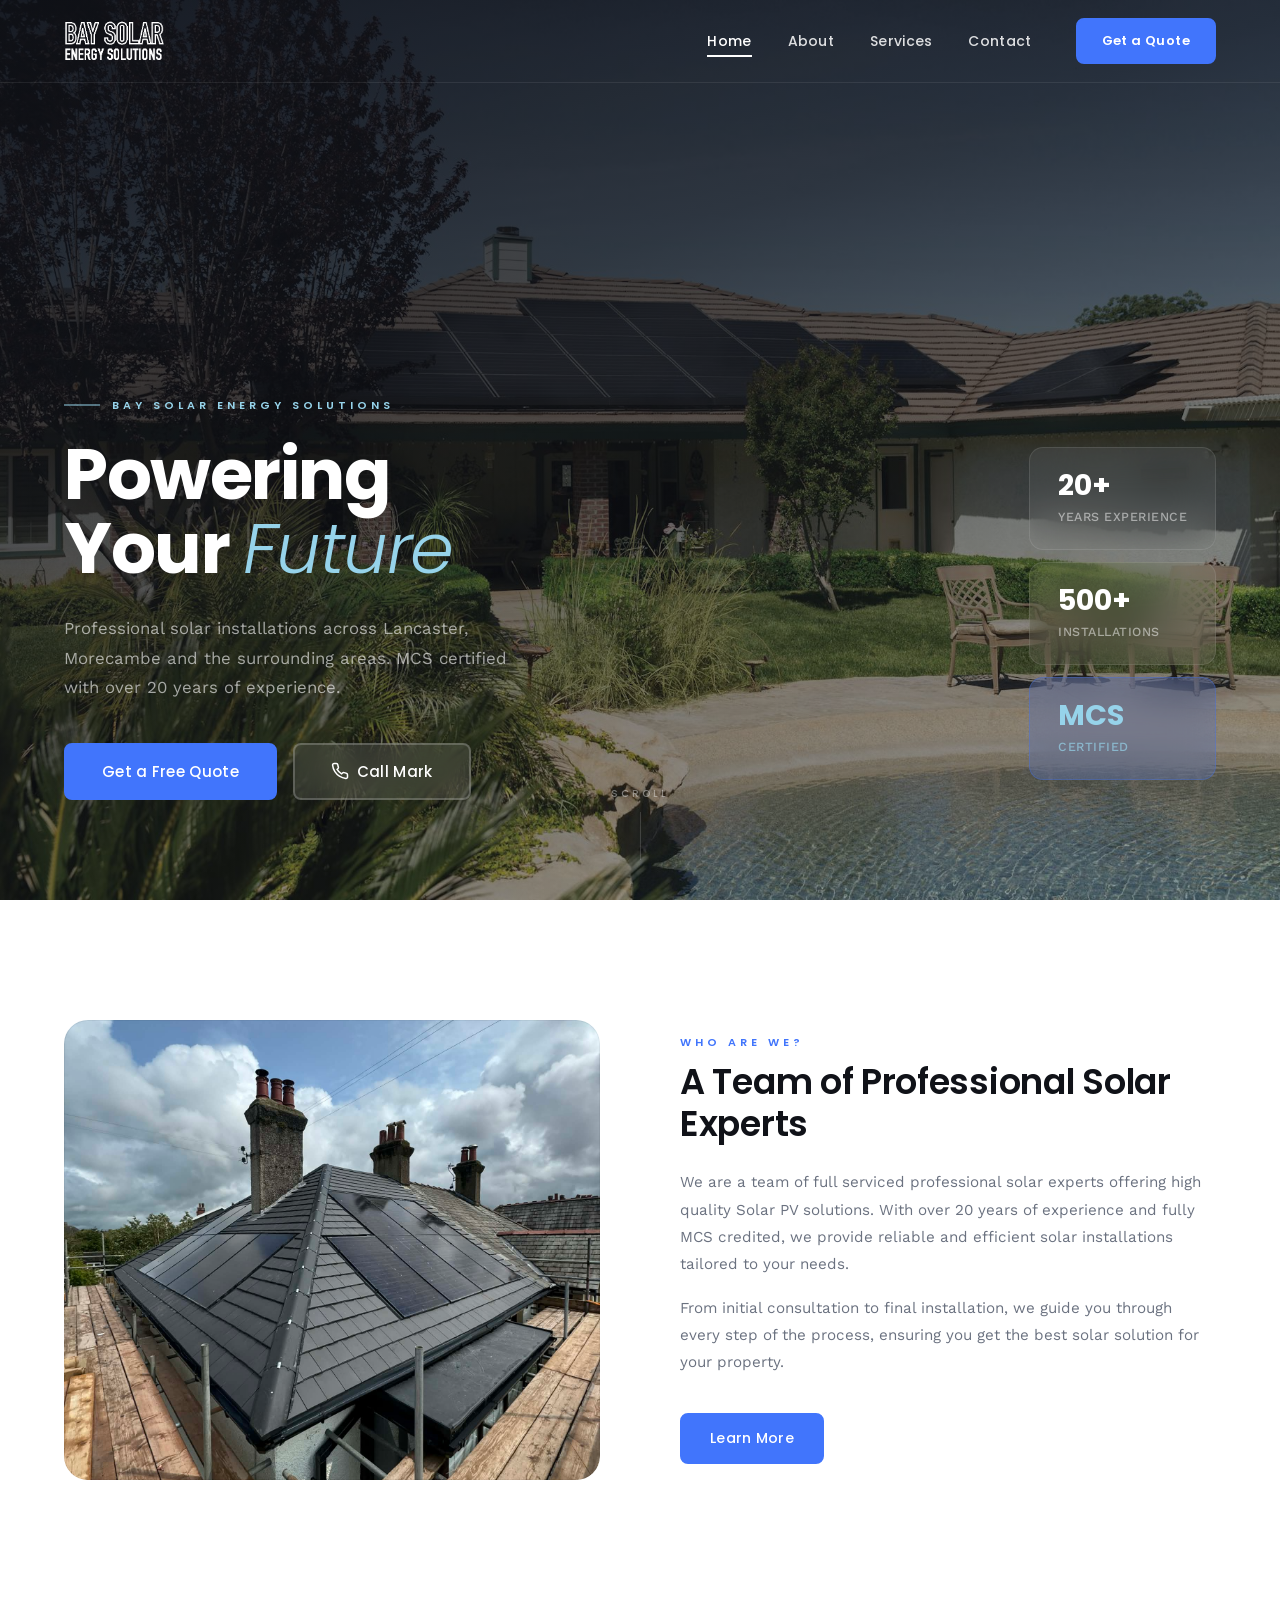
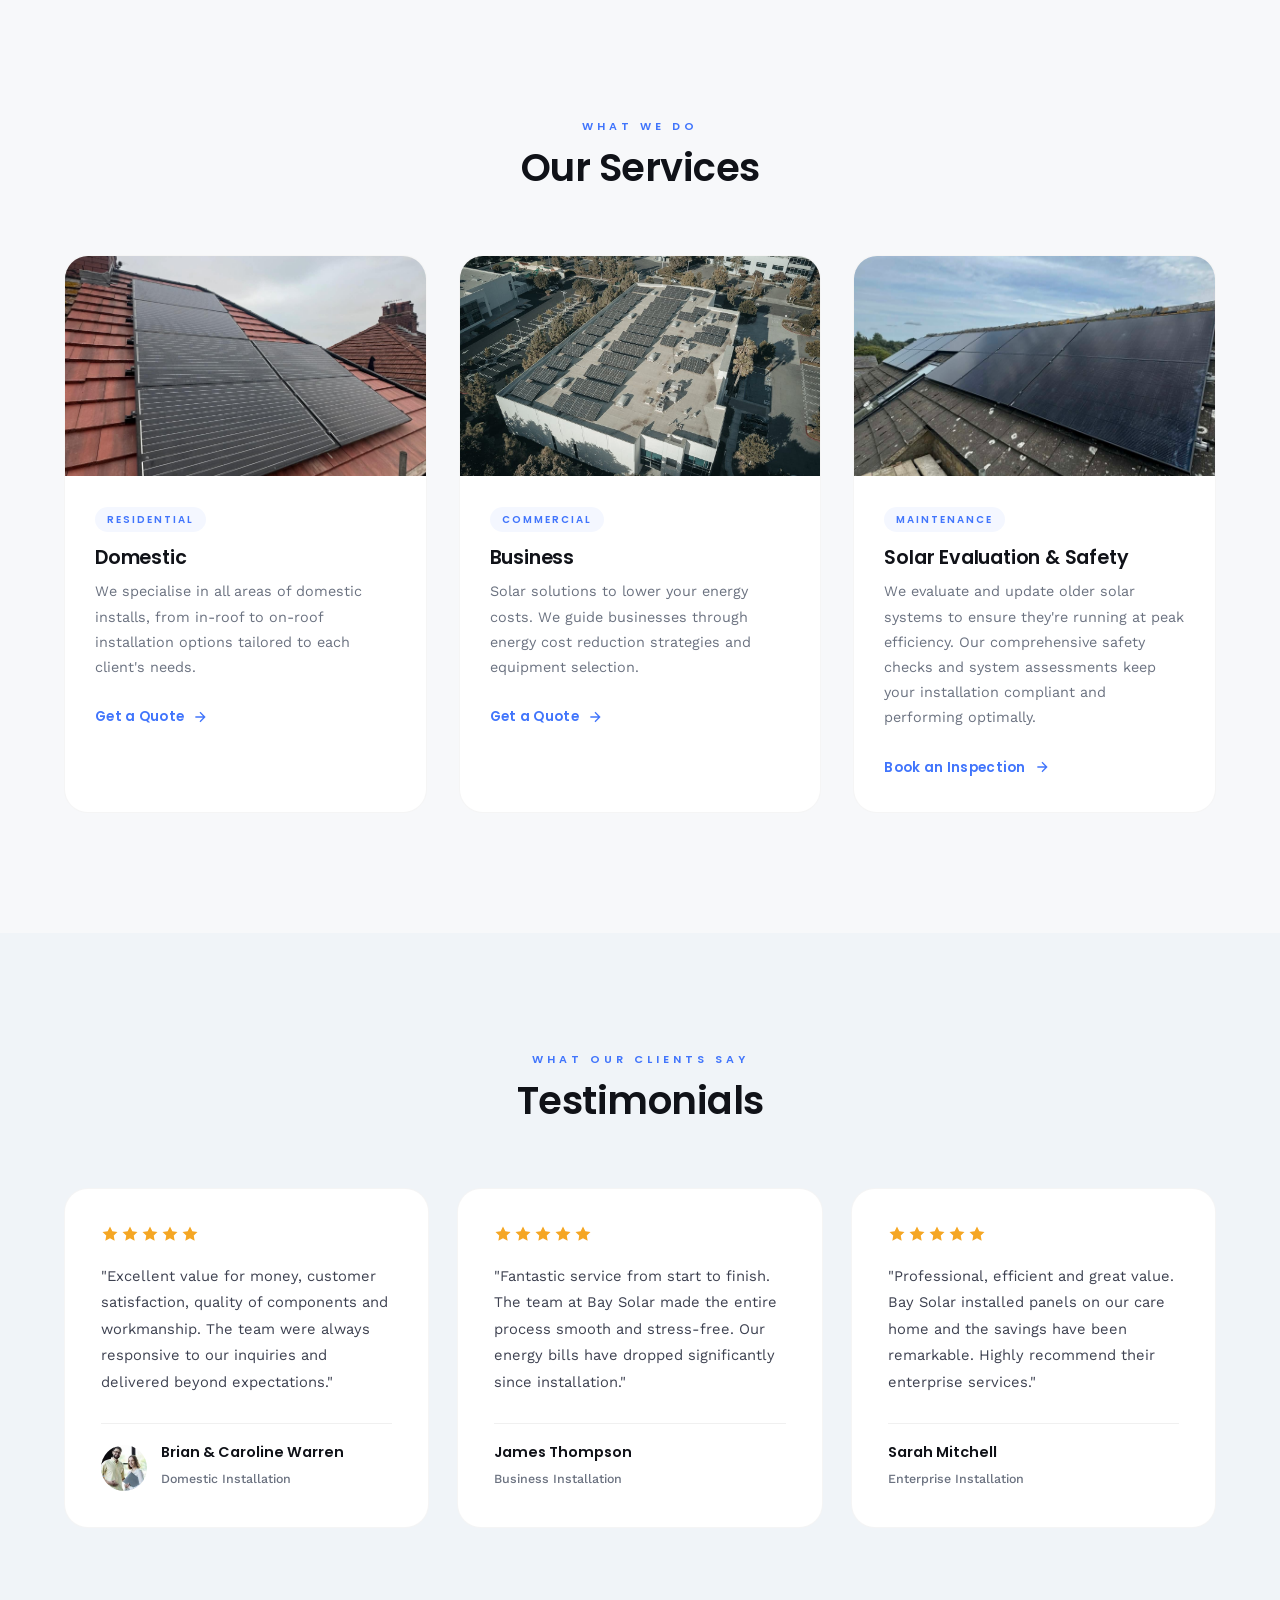
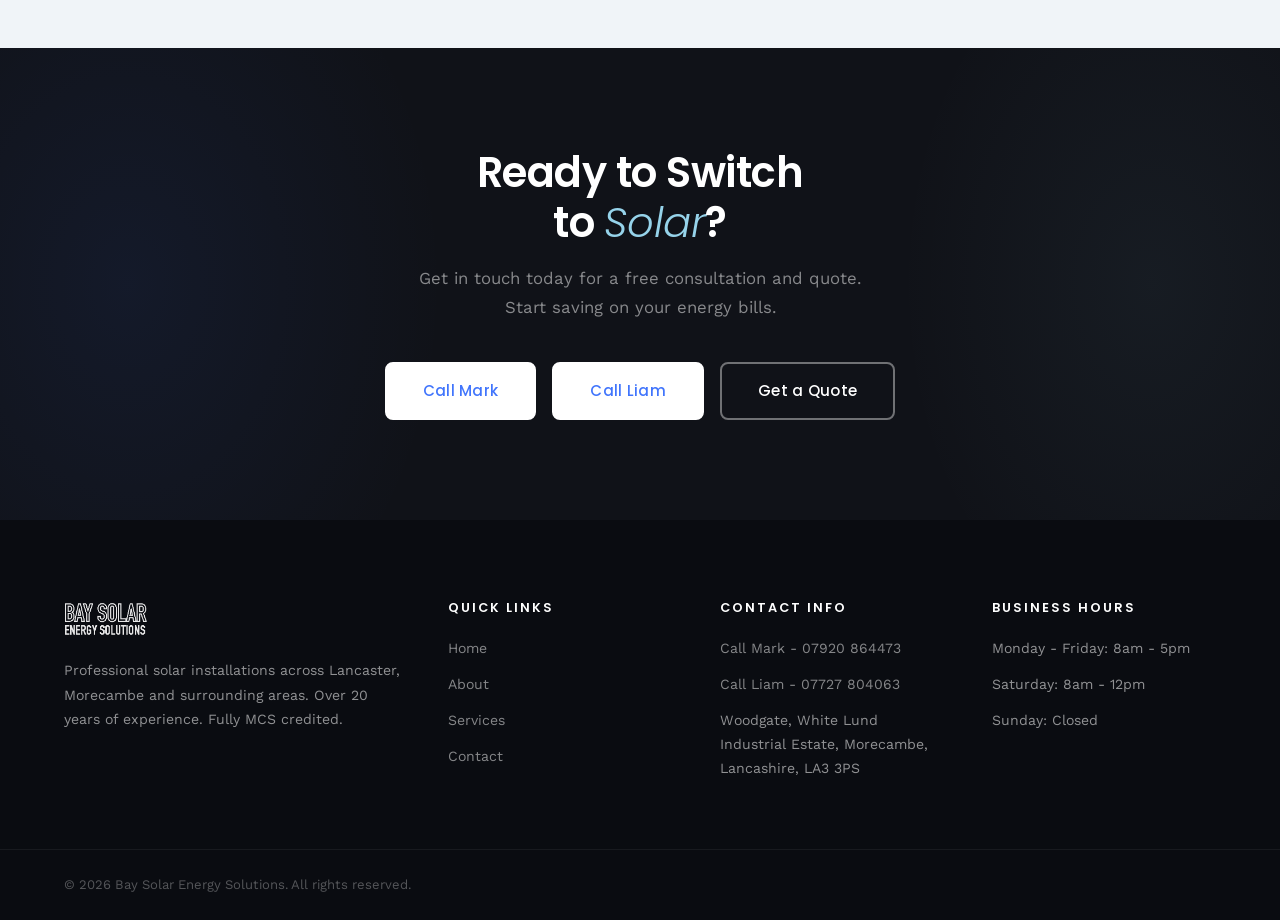
==== commit 8e1e5b5f: "Personalise phone links and update Enterprise service section - Phone numbers now display "Call Mark" ====
--- a/index.html
+++ b/index.html
@@ -92,7 +92,7 @@
           <a href="contact.html" class="btn btn-primary btn-lg">Get a Free Quote</a>
           <a href="tel:07920864473" class="btn btn-glass btn-lg">
             <svg width="18" height="18" viewBox="0 0 24 24" fill="none" stroke="currentColor" stroke-width="2"><path d="M22 16.92v3a2 2 0 01-2.18 2 19.79 19.79 0 01-8.63-3.07 19.5 19.5 0 01-6-6 19.79 19.79 0 01-3.07-8.67A2 2 0 014.11 2h3a2 2 0 012 1.72 12.84 12.84 0 00.7 2.81 2 2 0 01-.45 2.11L8.09 9.91a16 16 0 006 6l1.27-1.27a2 2 0 012.11-.45 12.84 12.84 0 002.81.7A2 2 0 0122 16.92z"/></svg>
-            07920 864473
+            Call Mark
           </a>
         </div>
       </div>
@@ -167,13 +167,13 @@
         </div>
         <div class="service-card">
           <div class="service-image">
-            <img src="images/enterprise-new.jpg" alt="Enterprise Solar Installation" loading="lazy">
+            <img src="images/enterprise-new.jpg" alt="Solar Panel Evaluation & Safety Checks" loading="lazy">
           </div>
           <div class="service-content">
-            <span class="service-tag">Large Scale</span>
-            <h3>Enterprise</h3>
-            <p>Large-scale installations for hotels, schools and care homes. We handle complex projects with precision and expertise.</p>
-            <a href="contact.html" class="service-link">Get a Quote <svg width="16" height="16" viewBox="0 0 24 24" fill="none" stroke="currentColor" stroke-width="2"><path d="M5 12h14M12 5l7 7-7 7"/></svg></a>
+            <span class="service-tag">Maintenance</span>
+            <h3>Solar Evaluation & Safety</h3>
+            <p>We evaluate and update older solar systems to ensure they're running at peak efficiency. Our comprehensive safety checks and system assessments keep your installation compliant and performing optimally.</p>
+            <a href="contact.html" class="service-link">Book an Inspection <svg width="16" height="16" viewBox="0 0 24 24" fill="none" stroke="currentColor" stroke-width="2"><path d="M5 12h14M12 5l7 7-7 7"/></svg></a>
           </div>
         </div>
       </div>
@@ -247,7 +247,8 @@
       <h2>Ready to Switch<br>to <em>Solar</em>?</h2>
       <p>Get in touch today for a free consultation and quote. Start saving on your energy bills.</p>
       <div class="cta-buttons">
-        <a href="tel:07920864473" class="btn btn-white btn-lg">Call Us Now</a>
+        <a href="tel:07920864473" class="btn btn-white btn-lg">Call Mark</a>
+        <a href="tel:07727804063" class="btn btn-white btn-lg">Call Liam</a>
         <a href="contact.html" class="btn btn-outline-white btn-lg">Get a Quote</a>
       </div>
     </div>
@@ -272,8 +273,8 @@
       <div class="footer-col">
         <h4>Contact Info</h4>
         <ul>
-          <li><a href="tel:07920864473">07920 864473</a></li>
-          <li><a href="tel:07727804063">07727 804063</a></li>
+          <li><a href="tel:07920864473">Call Mark - 07920 864473</a></li>
+          <li><a href="tel:07727804063">Call Liam - 07727 804063</a></li>
           <li>Woodgate, White Lund Industrial Estate, Morecambe, Lancashire, LA3 3PS</li>
         </ul>
       </div>
--- a/styles.css
+++ b/styles.css
@@ -1393,6 +1393,16 @@
     display: flex;
   }
 
+  /* Scale logo down slightly on mobile */
+  .nav-logo {
+    height: 38px;
+    width: 84px;
+  }
+
+  .nav-logo img {
+    height: 38px;
+  }
+
   .nav-links {
     position: fixed;
     top: 0;
@@ -1438,27 +1448,31 @@
 
   /* Hero mobile */
   .hero {
-    min-height: 100vh;
+    min-height: 100svh; /* use small viewport height for mobile browsers */
   }
 
   .hero-content {
-    padding-top: 120px;
-    padding-bottom: 80px;
+    padding-top: 100px;
+    padding-bottom: 60px;
     flex-direction: column;
     align-items: flex-start;
+    gap: 28px;
   }
 
   .hero h1 {
     font-size: clamp(2.4rem, 8vw, 3.2rem);
+    margin-bottom: 16px;
   }
 
   .hero-desc {
-    font-size: 0.95rem;
+    font-size: 0.92rem;
+    margin-bottom: 28px;
   }
 
   .hero-cta {
     flex-direction: column;
     width: 100%;
+    gap: 12px;
   }
 
   .hero-cta .btn {
@@ -1476,31 +1490,66 @@
   .hero-card {
     min-width: unset;
     flex: 1;
-    padding: 16px 20px;
+    padding: 14px 16px;
   }
 
   .hero-card-number {
-    font-size: 1.4rem;
+    font-size: 1.3rem;
   }
 
   .hero-card-label {
-    font-size: 0.7rem;
+    font-size: 0.68rem;
   }
 
   .hero-scroll {
     display: none;
   }
 
-  /* Sections mobile */
+  /* Section spacing mobile */
+  .section-header {
+    margin-bottom: 40px;
+  }
+
+  .section-header h2 {
+    font-size: clamp(1.5rem, 5vw, 2rem);
+  }
+
   .about-section,
   .services-section,
   .testimonials-section {
-    padding: 80px 0;
+    padding: 64px 0;
+  }
+
+  .about-grid {
+    gap: 32px;
+  }
+
+  .about-image img {
+    height: auto;
+    max-height: 300px;
+  }
+
+  .about-text h2 {
+    font-size: 1.4rem;
+    margin-bottom: 16px;
+  }
+
+  .about-text p {
+    font-size: 0.9rem;
   }
 
   .services-grid,
   .testimonials-grid {
     grid-template-columns: 1fr;
+    gap: 20px;
+  }
+
+  .service-content {
+    padding: 22px 24px 26px;
+  }
+
+  .service-image {
+    height: 190px;
   }
 
   .stats-grid {
@@ -1512,24 +1561,91 @@
     font-size: 2rem;
   }
 
+  /* CTA mobile */
+  .cta-section {
+    padding: 64px 0;
+  }
+
+  .cta-content h2 {
+    font-size: 1.6rem;
+  }
+
+  .cta-content p {
+    font-size: 0.92rem;
+    margin-bottom: 28px;
+  }
+
+  .cta-buttons {
+    flex-direction: column;
+    width: 100%;
+    max-width: 320px;
+    margin: 0 auto;
+  }
+
+  .cta-buttons .btn {
+    width: 100%;
+    justify-content: center;
+  }
+
   /* Contact mobile */
   .contact-hero {
-    padding: 130px 0 50px;
+    padding: 120px 0 40px;
+  }
+
+  .contact-hero h1 {
+    font-size: 1.8rem;
+  }
+
+  .contact-hero p {
+    font-size: 0.9rem;
+  }
+
+  .contact-section {
+    padding: 64px 0;
   }
 
   .contact-grid {
     grid-template-columns: 1fr;
-    gap: 40px;
+    gap: 36px;
+  }
+
+  .contact-form-wrapper h2 {
+    font-size: 1.4rem;
+    margin-bottom: 24px;
   }
 
   .form-row {
     grid-template-columns: 1fr;
   }
 
+  .contact-phone {
+    font-size: 1.3rem;
+  }
+
+  .contact-phone.secondary {
+    font-size: 1rem;
+  }
+
   /* Footer mobile */
+  .footer {
+    padding-top: 48px;
+  }
+
   .footer-grid {
     grid-template-columns: 1fr;
     gap: 28px;
+  }
+
+  .footer-col:first-child {
+    margin-bottom: 8px;
+  }
+
+  .footer-col h4 {
+    margin-bottom: 14px;
+  }
+
+  .footer-bottom {
+    margin-top: 36px;
   }
 
   .footer-bottom-inner {
@@ -1538,6 +1654,13 @@
     text-align: center;
   }
 
+  /* Scroll-to-top tighter on mobile */
+  .scroll-top {
+    bottom: 20px;
+    right: 20px;
+    width: 40px;
+    height: 40px;
+  }
 }
 
 /* ---- Small mobile ---- */
@@ -1549,17 +1672,30 @@
   .about-section,
   .services-section,
   .testimonials-section {
-    padding: 64px 0;
+    padding: 48px 0;
+  }
+
+  .hero-content {
+    padding-top: 90px;
+    padding-bottom: 48px;
+    gap: 24px;
   }
 
   .hero h1 {
-    font-size: 2.2rem;
+    font-size: 2rem;
+    margin-bottom: 12px;
+  }
+
+  .hero-desc {
+    font-size: 0.88rem;
+    margin-bottom: 24px;
   }
 
   .hero-label {
     font-size: 10px;
     letter-spacing: 3px;
     padding-left: 32px;
+    margin-bottom: 16px;
   }
 
   .hero-label::before {
@@ -1568,11 +1704,17 @@
 
   .hero-cards {
     flex-direction: column;
+    gap: 8px;
   }
 
   .hero-card {
     flex: none;
     width: 100%;
+    padding: 12px 16px;
+  }
+
+  .hero-card-number {
+    font-size: 1.2rem;
   }
 
   .stats-grid {
@@ -1581,14 +1723,50 @@
   }
 
   .section-header {
-    margin-bottom: 40px;
+    margin-bottom: 32px;
   }
 
   .testimonial-card {
-    padding: 28px;
+    padding: 24px;
+  }
+
+  .testimonial-text {
+    font-size: 0.85rem;
+    margin-bottom: 20px;
+  }
+
+  .cta-section {
+    padding: 48px 0;
+  }
+
+  .contact-hero {
+    padding: 110px 0 32px;
+  }
+
+  .contact-section {
+    padding: 48px 0;
   }
 
   .contact-info-card {
-    padding: 32px 24px;
-  }
-}
+    padding: 28px 20px;
+  }
+
+  .contact-details-card {
+    padding: 28px 20px;
+  }
+
+  /* Footer small mobile */
+  .footer {
+    padding-top: 40px;
+  }
+
+  .footer-bottom {
+    margin-top: 28px;
+    padding: 20px 0;
+  }
+
+  .footer-col p,
+  .footer-col ul li {
+    font-size: 0.84rem;
+  }
+}
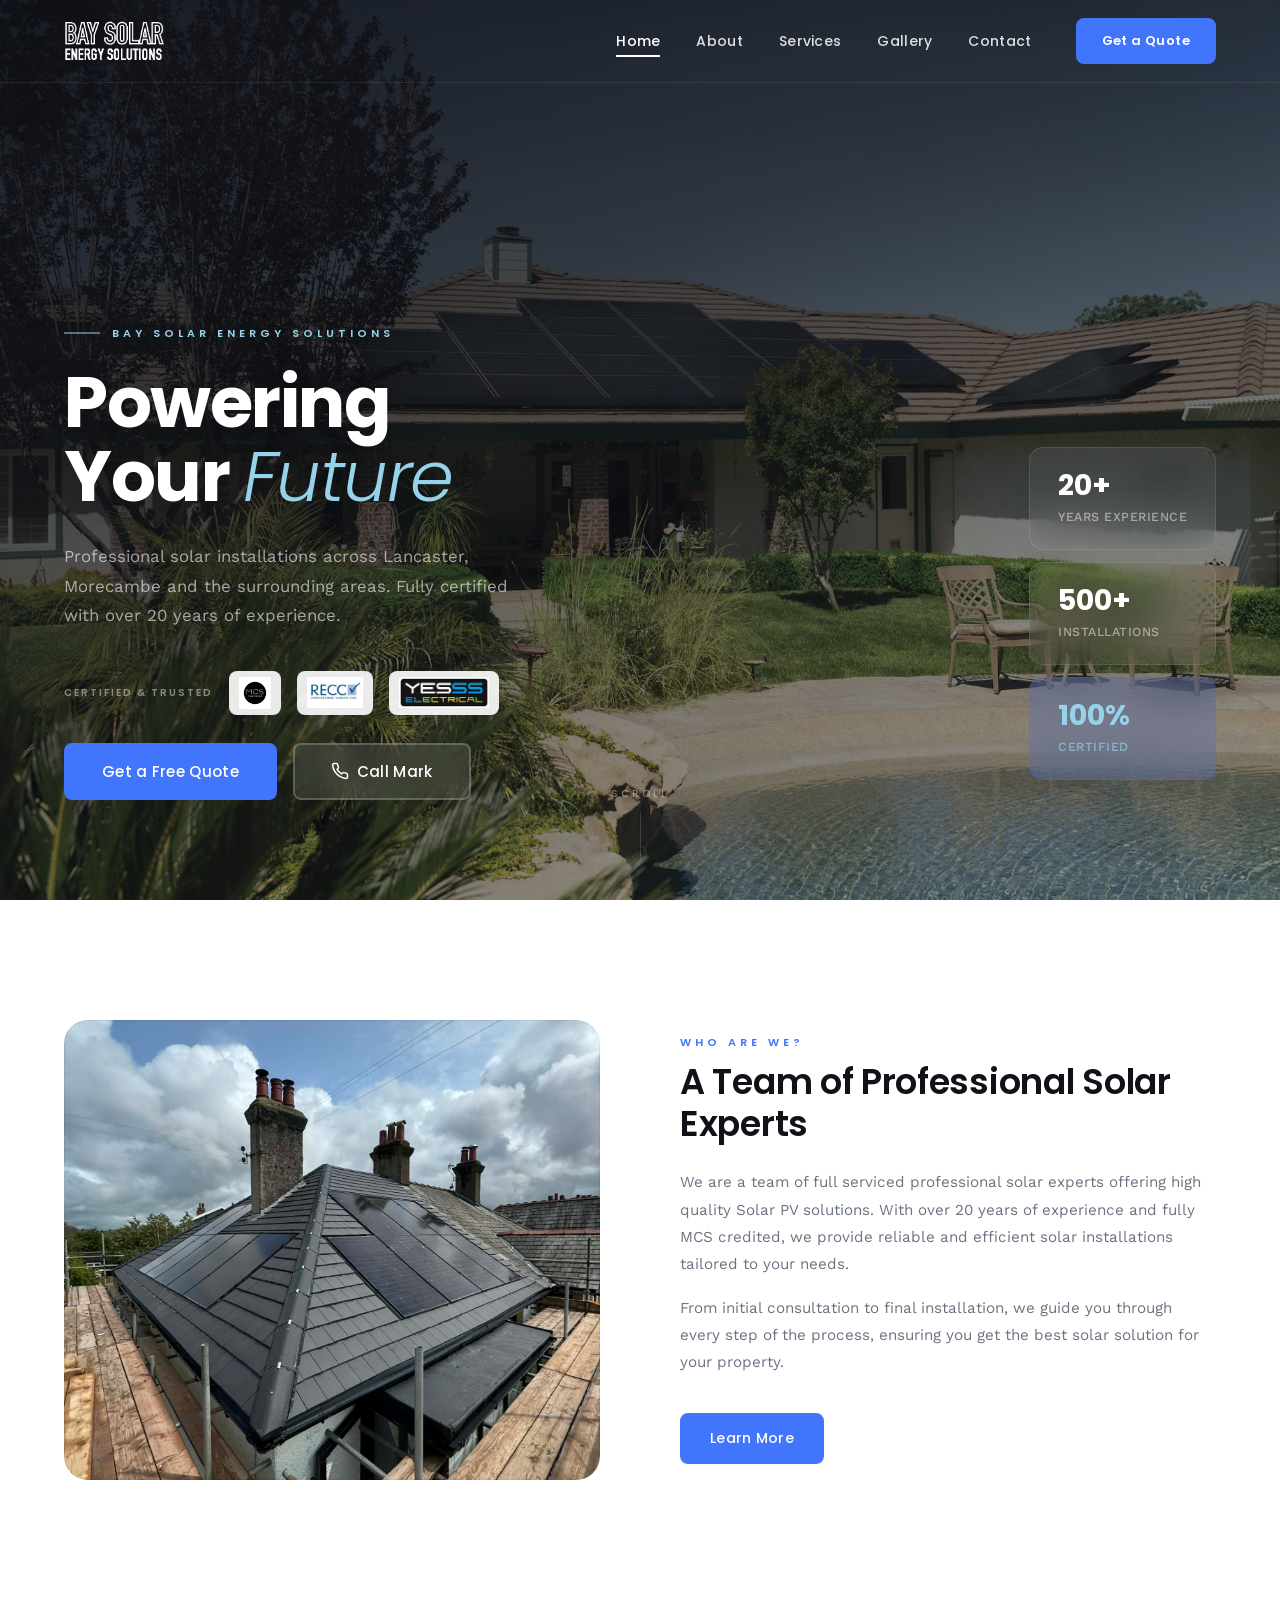
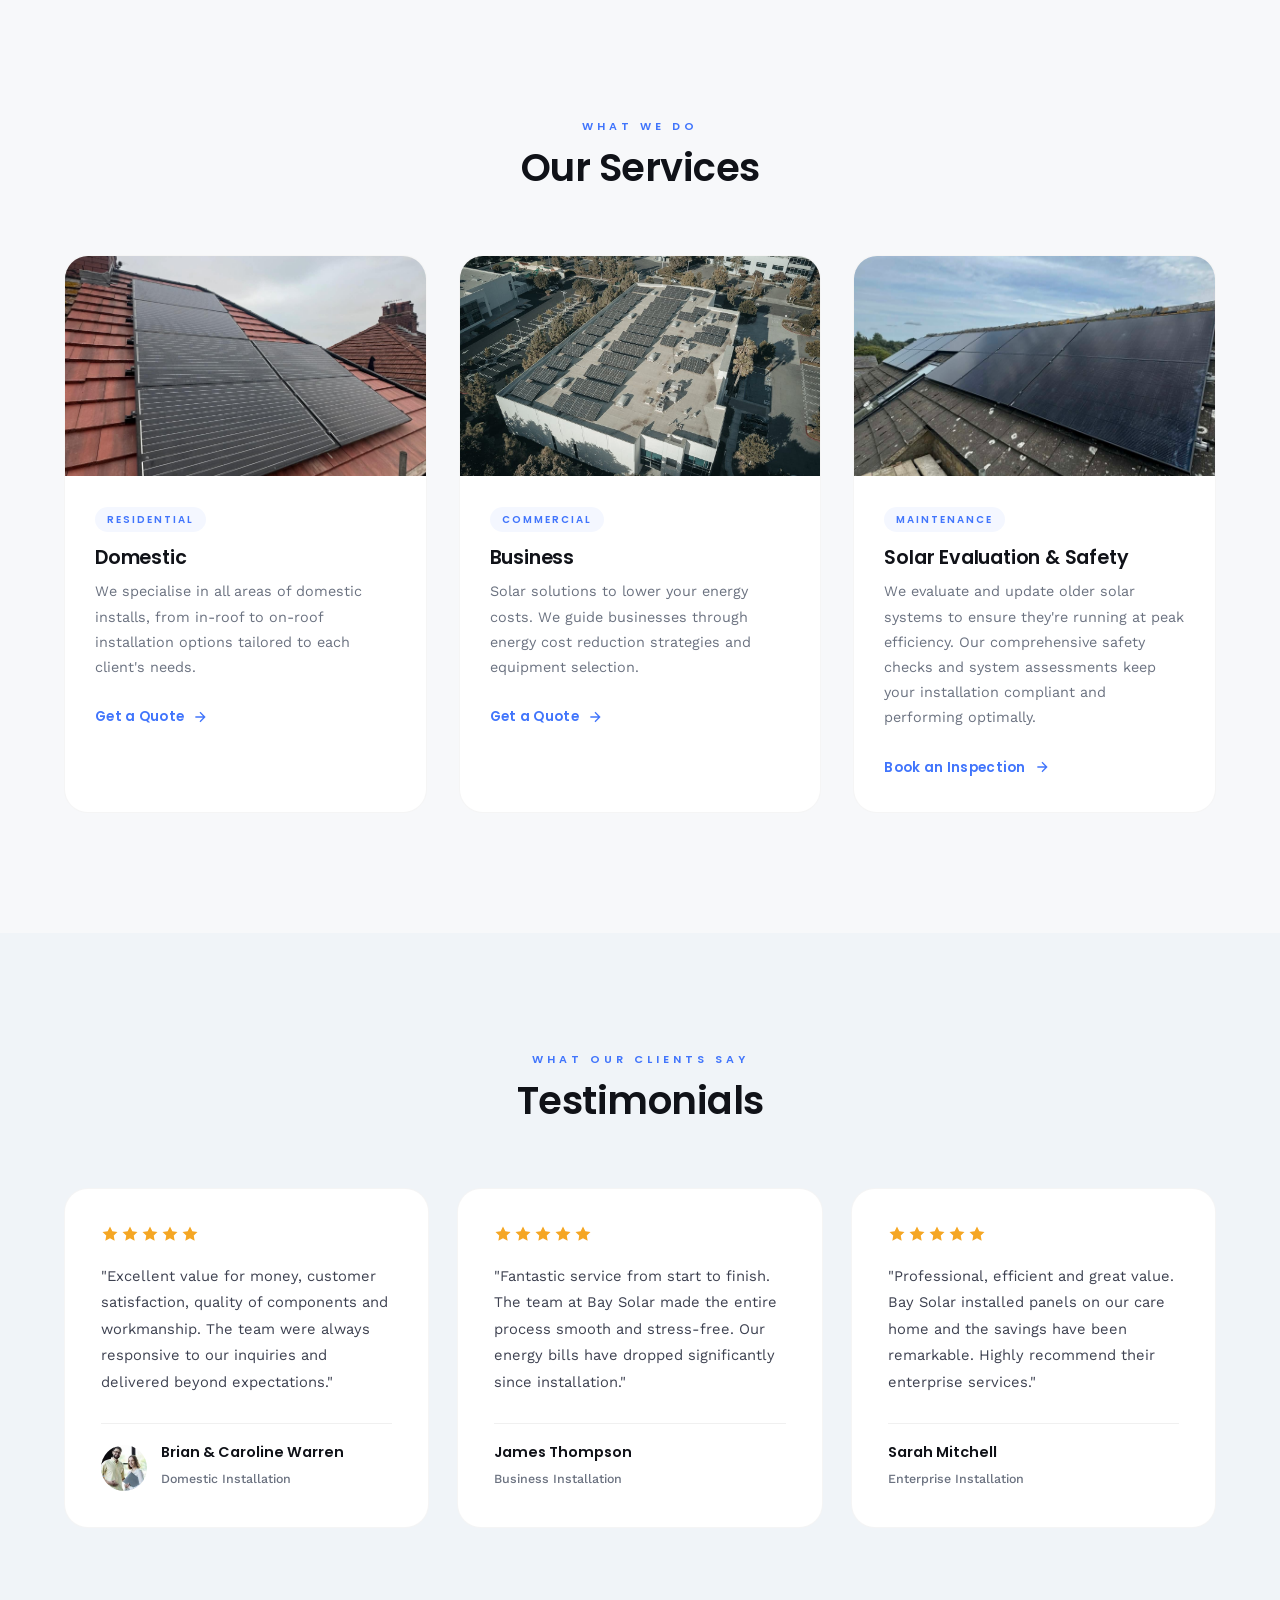
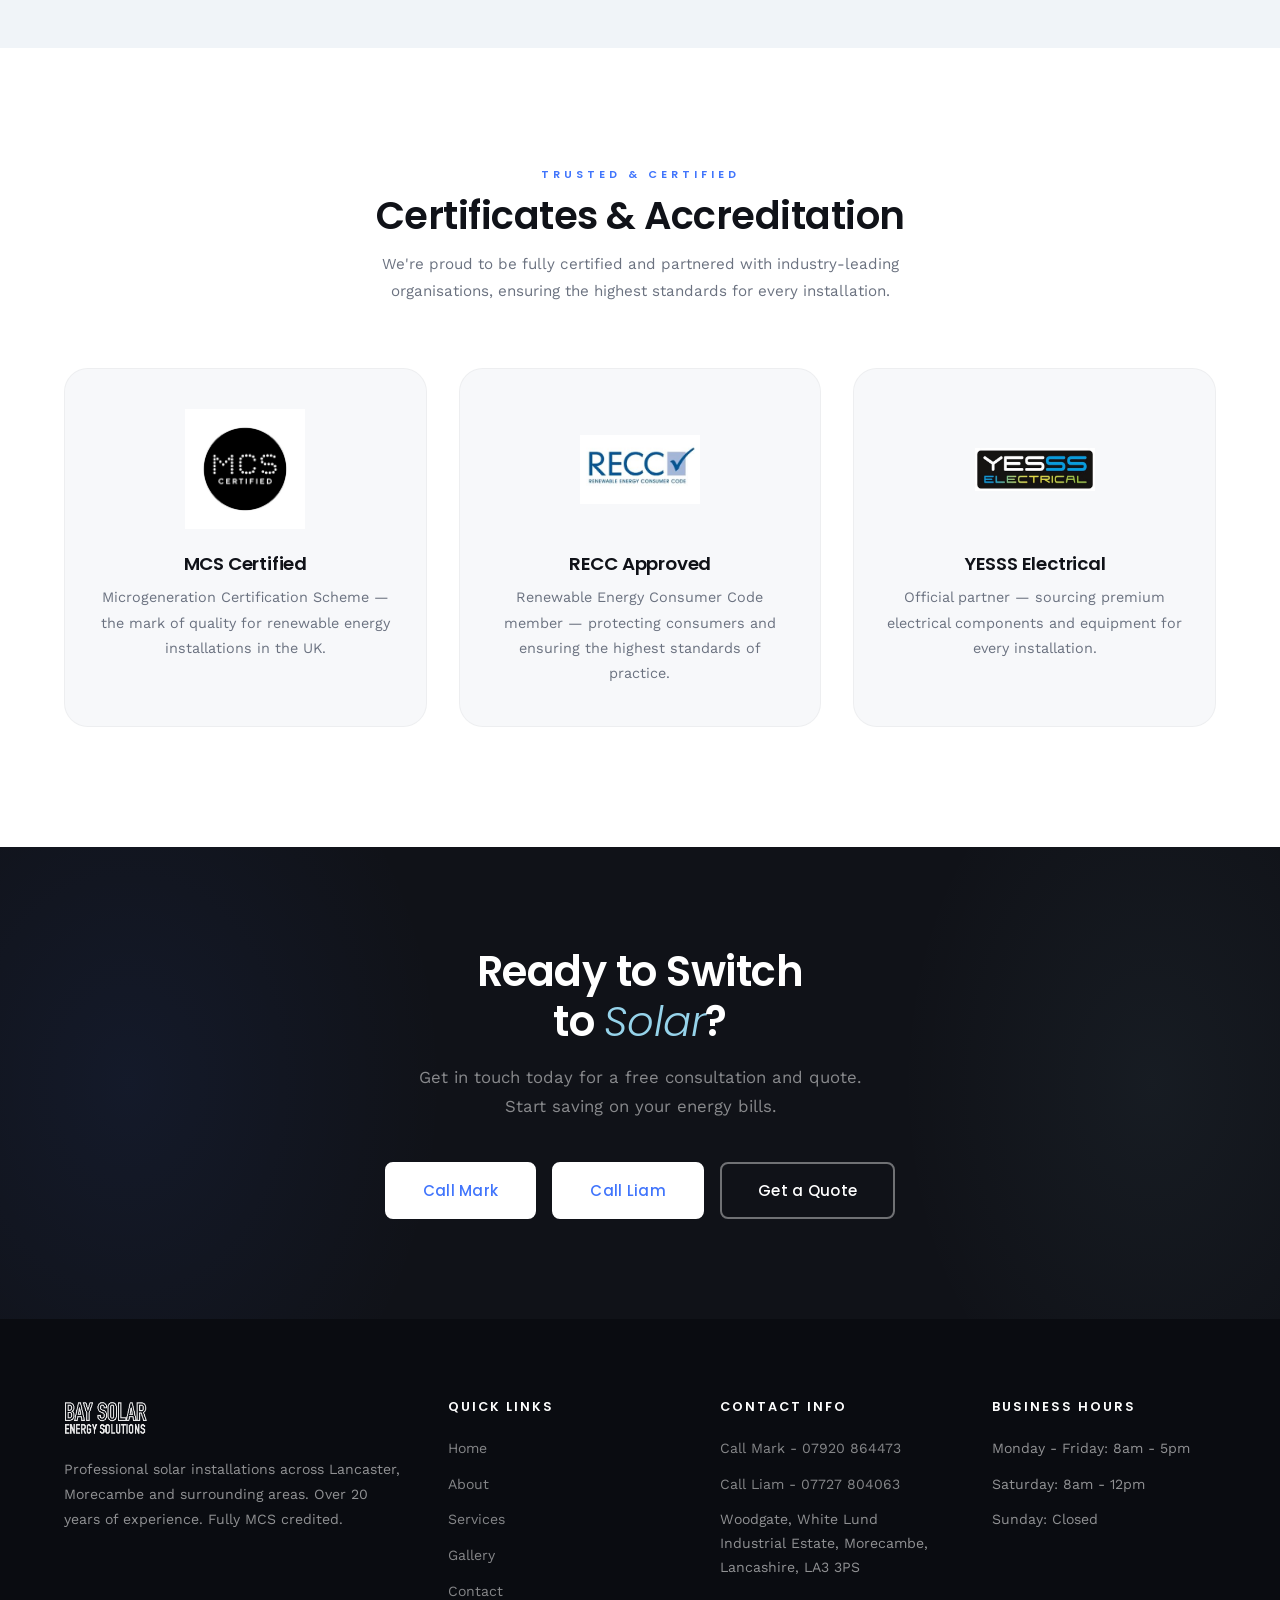
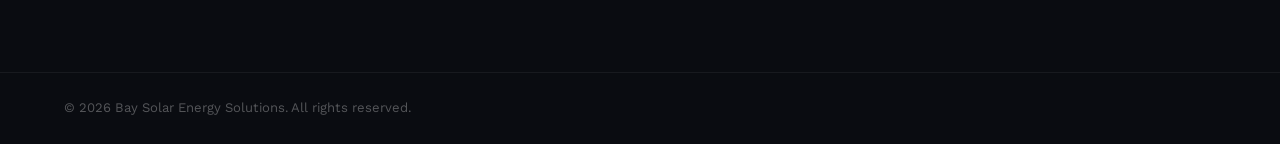
==== commit 5847a83e: "Add gallery page, accreditation section, and hero trust logos - Add Certificates & Accreditation sec" ====
--- a/index.html
+++ b/index.html
@@ -67,6 +67,7 @@
           <li><a href="index.html" class="active">Home</a></li>
           <li><a href="#about">About</a></li>
           <li><a href="#services">Services</a></li>
+          <li><a href="gallery.html">Gallery</a></li>
           <li><a href="contact.html">Contact</a></li>
           <li><a href="contact.html" class="btn btn-primary nav-cta">Get a Quote</a></li>
         </ul>
@@ -87,7 +88,15 @@
           <span class="hero-line">Powering</span>
           <span class="hero-line">Your <em>Future</em></span>
         </h1>
-        <p class="hero-desc">Professional solar installations across Lancaster, Morecambe and the surrounding areas. MCS certified with over 20 years of experience.</p>
+        <p class="hero-desc">Professional solar installations across Lancaster, Morecambe and the surrounding areas. Fully certified with over 20 years of experience.</p>
+        <div class="hero-trust">
+          <span class="hero-trust-label">Certified & Trusted</span>
+          <div class="hero-trust-logos">
+            <img src="images/mcs-certified.jpg" alt="MCS Certified">
+            <img src="images/recc-approved.jpg" alt="RECC Approved">
+            <img src="images/yesss-electrical.jpg" alt="YESSS Electrical Partner">
+          </div>
+        </div>
         <div class="hero-cta">
           <a href="contact.html" class="btn btn-primary btn-lg">Get a Free Quote</a>
           <a href="tel:07920864473" class="btn btn-glass btn-lg">
@@ -107,7 +116,7 @@
           <span class="hero-card-label">Installations</span>
         </div>
         <div class="hero-card accent">
-          <span class="hero-card-number">MCS</span>
+          <span class="hero-card-number">100%</span>
           <span class="hero-card-label">Certified</span>
         </div>
       </div>
@@ -236,6 +245,40 @@
               <span>Enterprise Installation</span>
             </div>
           </div>
+        </div>
+      </div>
+    </div>
+  </section>
+
+  <!-- Certificates & Accreditation Section -->
+  <section class="accreditation-section" id="accreditations">
+    <div class="container">
+      <div class="section-header">
+        <h4 class="section-subtitle">Trusted & Certified</h4>
+        <h2>Certificates & Accreditation</h2>
+        <p class="section-desc">We're proud to be fully certified and partnered with industry-leading organisations, ensuring the highest standards for every installation.</p>
+      </div>
+      <div class="accreditation-grid">
+        <div class="accreditation-card">
+          <div class="accreditation-logo">
+            <img src="images/mcs-certified.jpg" alt="MCS Certified" loading="lazy">
+          </div>
+          <h3>MCS Certified</h3>
+          <p>Microgeneration Certification Scheme — the mark of quality for renewable energy installations in the UK.</p>
+        </div>
+        <div class="accreditation-card">
+          <div class="accreditation-logo">
+            <img src="images/recc-approved.jpg" alt="RECC Approved" loading="lazy">
+          </div>
+          <h3>RECC Approved</h3>
+          <p>Renewable Energy Consumer Code member — protecting consumers and ensuring the highest standards of practice.</p>
+        </div>
+        <div class="accreditation-card">
+          <div class="accreditation-logo">
+            <img src="images/yesss-electrical.jpg" alt="YESSS Electrical Partner" loading="lazy">
+          </div>
+          <h3>YESSS Electrical</h3>
+          <p>Official partner — sourcing premium electrical components and equipment for every installation.</p>
         </div>
       </div>
     </div>
@@ -267,6 +310,7 @@
           <li><a href="index.html">Home</a></li>
           <li><a href="#about">About</a></li>
           <li><a href="#services">Services</a></li>
+          <li><a href="gallery.html">Gallery</a></li>
           <li><a href="contact.html">Contact</a></li>
         </ul>
       </div>
--- a/styles.css
+++ b/styles.css
@@ -544,6 +544,44 @@
   font-weight: 400;
 }
 
+/* Hero trust strip */
+.hero-trust {
+  display: flex;
+  align-items: center;
+  gap: 16px;
+  margin-bottom: 28px;
+  flex-wrap: wrap;
+}
+
+.hero-trust-label {
+  font-family: 'Poppins', sans-serif;
+  font-size: 10px;
+  font-weight: 600;
+  text-transform: uppercase;
+  letter-spacing: 2px;
+  color: rgba(255, 255, 255, 0.45);
+}
+
+.hero-trust-logos {
+  display: flex;
+  align-items: center;
+  gap: 16px;
+}
+
+.hero-trust-logos img {
+  height: 44px;
+  width: auto;
+  object-fit: contain;
+  border-radius: 8px;
+  background: rgba(255, 255, 255, 0.9);
+  padding: 6px 10px;
+  transition: transform var(--transition);
+}
+
+.hero-trust-logos img:hover {
+  transform: scale(1.08);
+}
+
 /* Hero CTA buttons */
 .hero-cta {
   display: flex;
@@ -954,6 +992,179 @@
 }
 
 
+/* ===== ACCREDITATION SECTION ===== */
+.accreditation-section {
+  padding: 120px 0;
+  background: var(--white);
+}
+
+.accreditation-section .section-desc {
+  max-width: 600px;
+  margin: 12px auto 0;
+  color: var(--text-light);
+  font-size: 0.95rem;
+  line-height: 1.75;
+  text-align: center;
+}
+
+.accreditation-grid {
+  display: grid;
+  grid-template-columns: repeat(3, 1fr);
+  gap: 32px;
+  margin-top: 56px;
+}
+
+.accreditation-card {
+  background: var(--bg-light);
+  border-radius: var(--radius-xl);
+  padding: 40px 32px;
+  text-align: center;
+  border: 1px solid rgba(0, 0, 0, 0.04);
+  transition: transform var(--transition-slow), box-shadow var(--transition);
+}
+
+.accreditation-card:hover {
+  transform: translateY(-6px);
+  box-shadow: 0 16px 48px rgba(0, 0, 0, 0.06);
+}
+
+.accreditation-logo {
+  width: 120px;
+  height: 120px;
+  margin: 0 auto 24px;
+  display: flex;
+  align-items: center;
+  justify-content: center;
+}
+
+.accreditation-logo img {
+  max-width: 100%;
+  max-height: 100%;
+  object-fit: contain;
+}
+
+.accreditation-card h3 {
+  font-size: 1.15rem;
+  margin-bottom: 10px;
+  letter-spacing: -0.2px;
+}
+
+.accreditation-card p {
+  font-size: 0.9rem;
+  color: var(--text-light);
+  line-height: 1.75;
+}
+
+
+/* ===== GALLERY PAGE ===== */
+.gallery-hero {
+  background: var(--dark);
+  padding: 160px 0 70px;
+  text-align: center;
+  position: relative;
+  overflow: hidden;
+}
+
+.gallery-hero::before {
+  content: '';
+  position: absolute;
+  top: -30%;
+  right: -10%;
+  width: 50%;
+  height: 160%;
+  background: radial-gradient(ellipse, rgba(65, 117, 252, 0.06) 0%, transparent 70%);
+  pointer-events: none;
+}
+
+.gallery-hero h1 {
+  font-size: clamp(2.2rem, 4.5vw, 3.2rem);
+  color: var(--white);
+  margin-bottom: 16px;
+  letter-spacing: -0.5px;
+  position: relative;
+}
+
+.gallery-hero p {
+  color: rgba(255, 255, 255, 0.5);
+  max-width: 520px;
+  margin: 0 auto;
+  font-size: 1rem;
+  line-height: 1.75;
+  position: relative;
+}
+
+.gallery-section {
+  padding: 100px 0;
+}
+
+.gallery-grid {
+  display: grid;
+  grid-template-columns: repeat(3, 1fr);
+  gap: 24px;
+}
+
+.gallery-item {
+  position: relative;
+  border-radius: var(--radius-xl);
+  overflow: hidden;
+  aspect-ratio: 4 / 3;
+  cursor: pointer;
+}
+
+.gallery-item img {
+  width: 100%;
+  height: 100%;
+  object-fit: cover;
+  transition: transform 0.8s cubic-bezier(0.16, 1, 0.3, 1);
+}
+
+.gallery-item:hover img {
+  transform: scale(1.06);
+}
+
+.gallery-overlay {
+  position: absolute;
+  inset: 0;
+  background: linear-gradient(to top, rgba(16, 18, 24, 0.7) 0%, transparent 50%);
+  display: flex;
+  align-items: flex-end;
+  padding: 24px;
+  opacity: 0;
+  transition: opacity var(--transition);
+}
+
+.gallery-item:hover .gallery-overlay {
+  opacity: 1;
+}
+
+.gallery-tag {
+  font-family: 'Poppins', sans-serif;
+  font-size: 0.8rem;
+  font-weight: 600;
+  color: var(--white);
+  background: rgba(255, 255, 255, 0.15);
+  backdrop-filter: blur(10px);
+  -webkit-backdrop-filter: blur(10px);
+  padding: 6px 16px;
+  border-radius: 20px;
+  letter-spacing: 0.5px;
+}
+
+.gallery-cta {
+  text-align: center;
+  margin-top: 64px;
+  padding-top: 48px;
+  border-top: 1px solid rgba(0, 0, 0, 0.06);
+}
+
+.gallery-cta p {
+  color: var(--text-light);
+  font-size: 1rem;
+  margin-bottom: 24px;
+  line-height: 1.75;
+}
+
+
 /* ===== CTA SECTION ===== */
 .cta-section {
   padding: 100px 0;
@@ -1359,6 +1570,14 @@
   .stats-grid {
     grid-template-columns: repeat(2, 1fr);
     gap: 40px;
+  }
+
+  .accreditation-grid {
+    grid-template-columns: repeat(2, 1fr);
+  }
+
+  .gallery-grid {
+    grid-template-columns: repeat(2, 1fr);
   }
 
   .footer-grid {
@@ -1469,6 +1688,18 @@
     margin-bottom: 28px;
   }
 
+  .hero-trust {
+    flex-direction: column;
+    align-items: flex-start;
+    gap: 10px;
+    margin-bottom: 24px;
+  }
+
+  .hero-trust-logos img {
+    height: 36px;
+    padding: 5px 8px;
+  }
+
   .hero-cta {
     flex-direction: column;
     width: 100%;
@@ -1516,8 +1747,55 @@
 
   .about-section,
   .services-section,
-  .testimonials-section {
+  .testimonials-section,
+  .accreditation-section {
     padding: 64px 0;
+  }
+
+  .accreditation-grid {
+    grid-template-columns: 1fr;
+    gap: 20px;
+  }
+
+  .accreditation-card {
+    padding: 28px 24px;
+  }
+
+  .accreditation-logo {
+    width: 90px;
+    height: 90px;
+    margin-bottom: 18px;
+  }
+
+  /* Gallery mobile */
+  .gallery-hero {
+    padding: 120px 0 40px;
+  }
+
+  .gallery-hero h1 {
+    font-size: 1.8rem;
+  }
+
+  .gallery-hero p {
+    font-size: 0.9rem;
+  }
+
+  .gallery-section {
+    padding: 64px 0;
+  }
+
+  .gallery-grid {
+    grid-template-columns: 1fr;
+    gap: 16px;
+  }
+
+  .gallery-overlay {
+    opacity: 1;
+  }
+
+  .gallery-cta {
+    margin-top: 40px;
+    padding-top: 32px;
   }
 
   .about-grid {
@@ -1671,7 +1949,16 @@
 
   .about-section,
   .services-section,
-  .testimonials-section {
+  .testimonials-section,
+  .accreditation-section {
+    padding: 48px 0;
+  }
+
+  .gallery-hero {
+    padding: 110px 0 32px;
+  }
+
+  .gallery-section {
     padding: 48px 0;
   }
 
@@ -1689,6 +1976,21 @@
   .hero-desc {
     font-size: 0.88rem;
     margin-bottom: 24px;
+  }
+
+  .hero-trust {
+    gap: 8px;
+    margin-bottom: 20px;
+  }
+
+  .hero-trust-logos {
+    gap: 10px;
+  }
+
+  .hero-trust-logos img {
+    height: 32px;
+    padding: 4px 6px;
+    border-radius: 6px;
   }
 
   .hero-label {
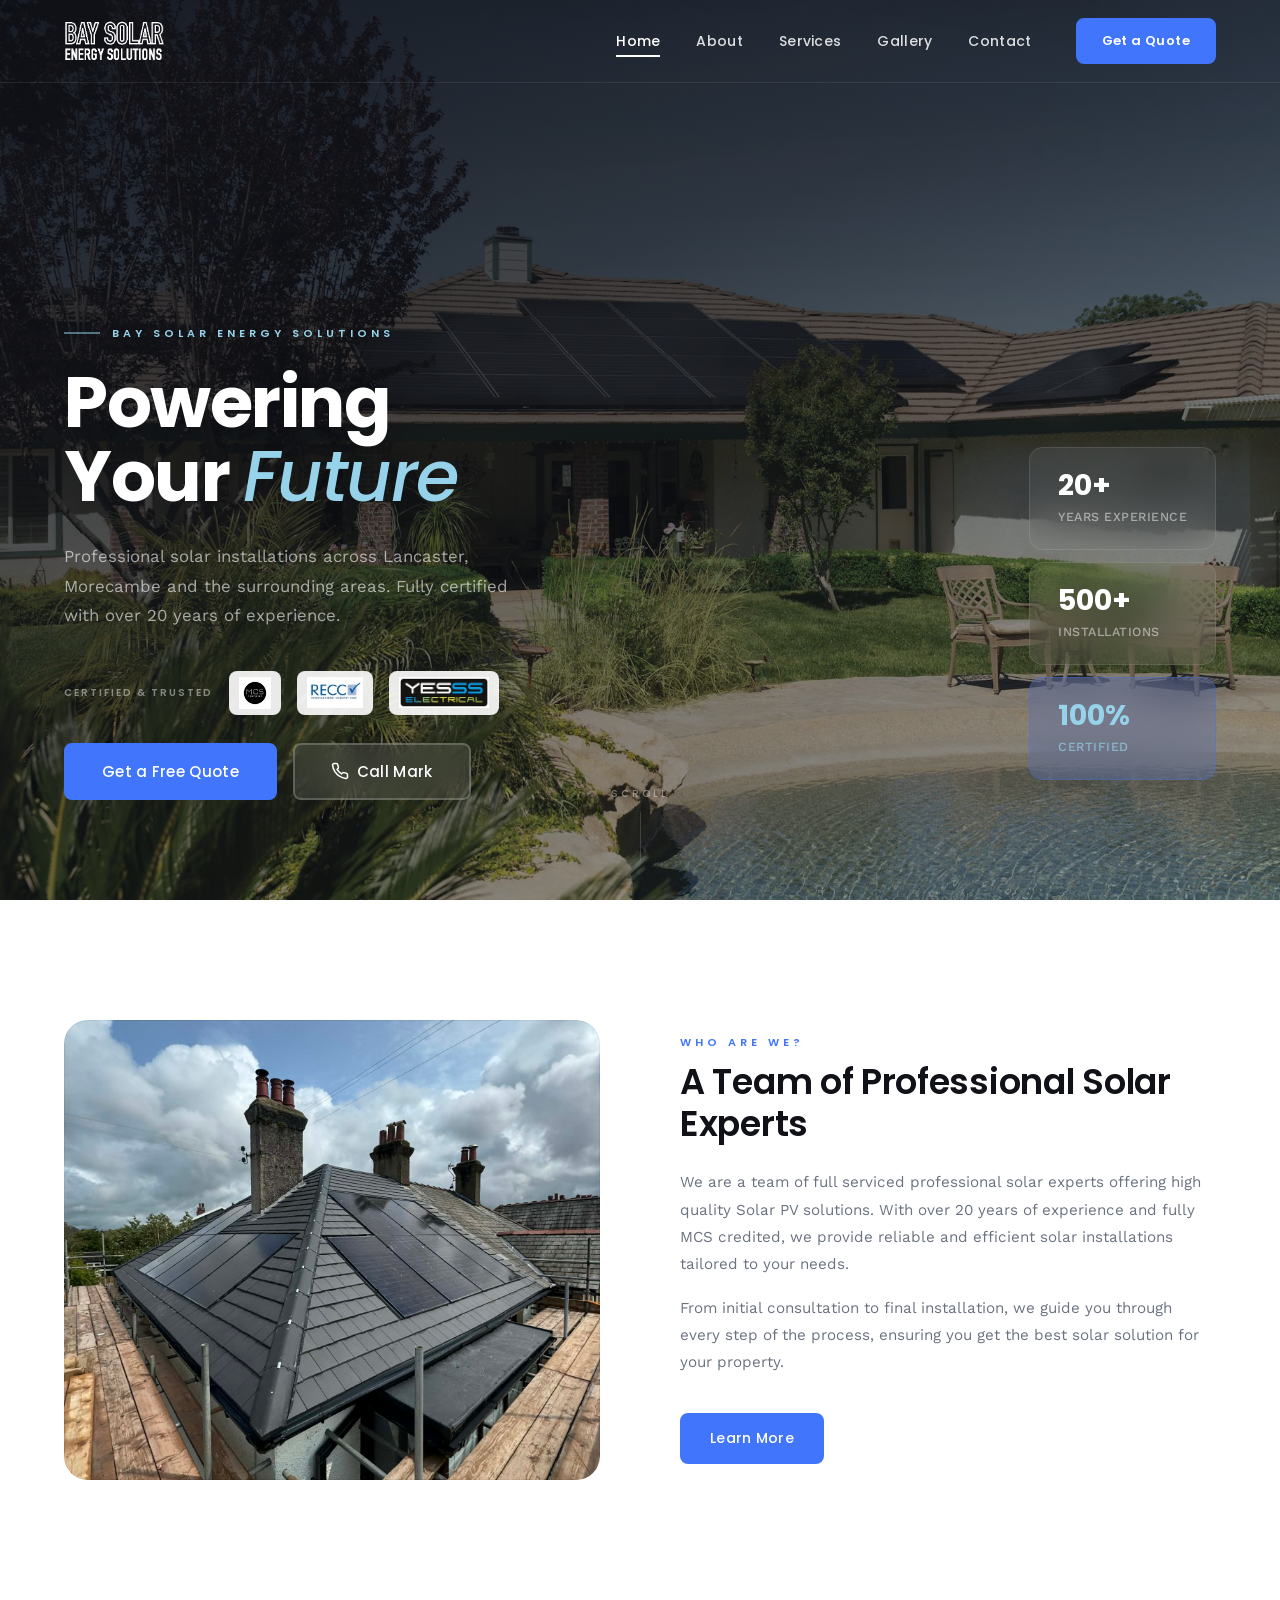
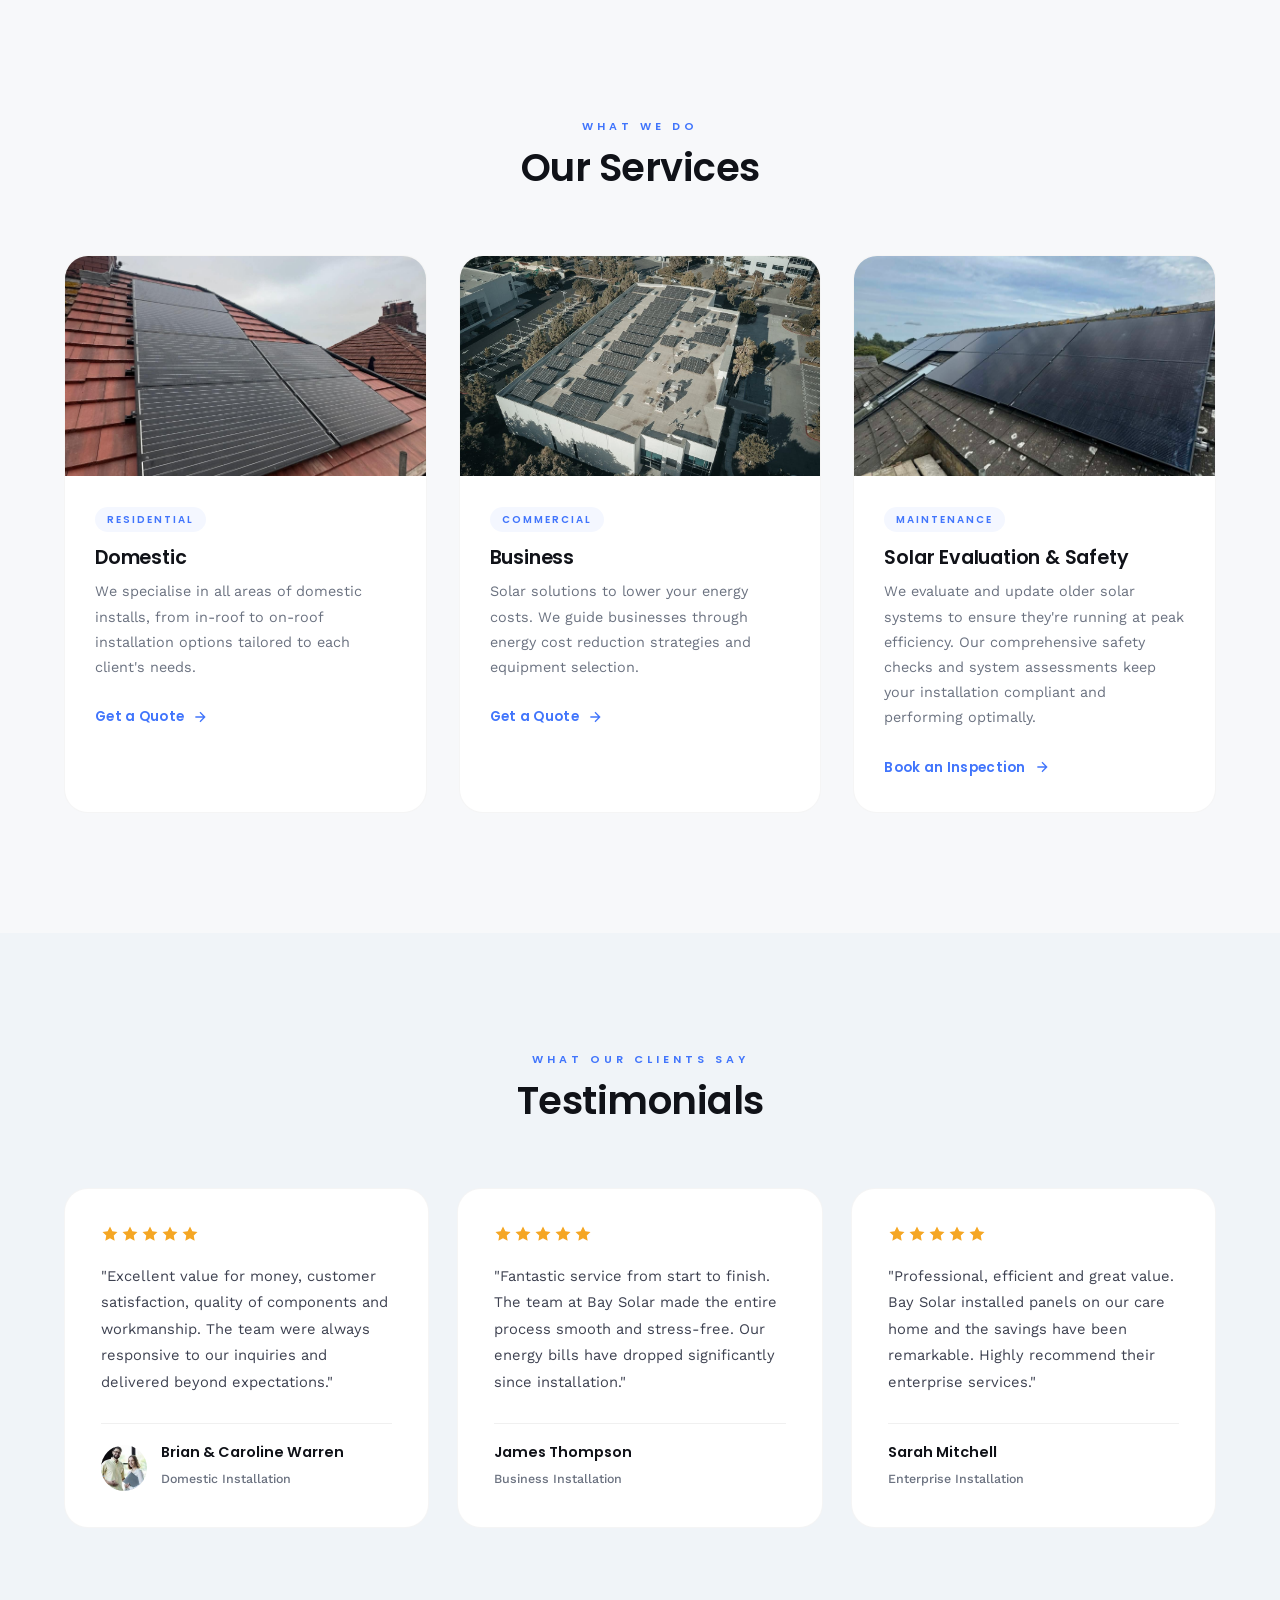
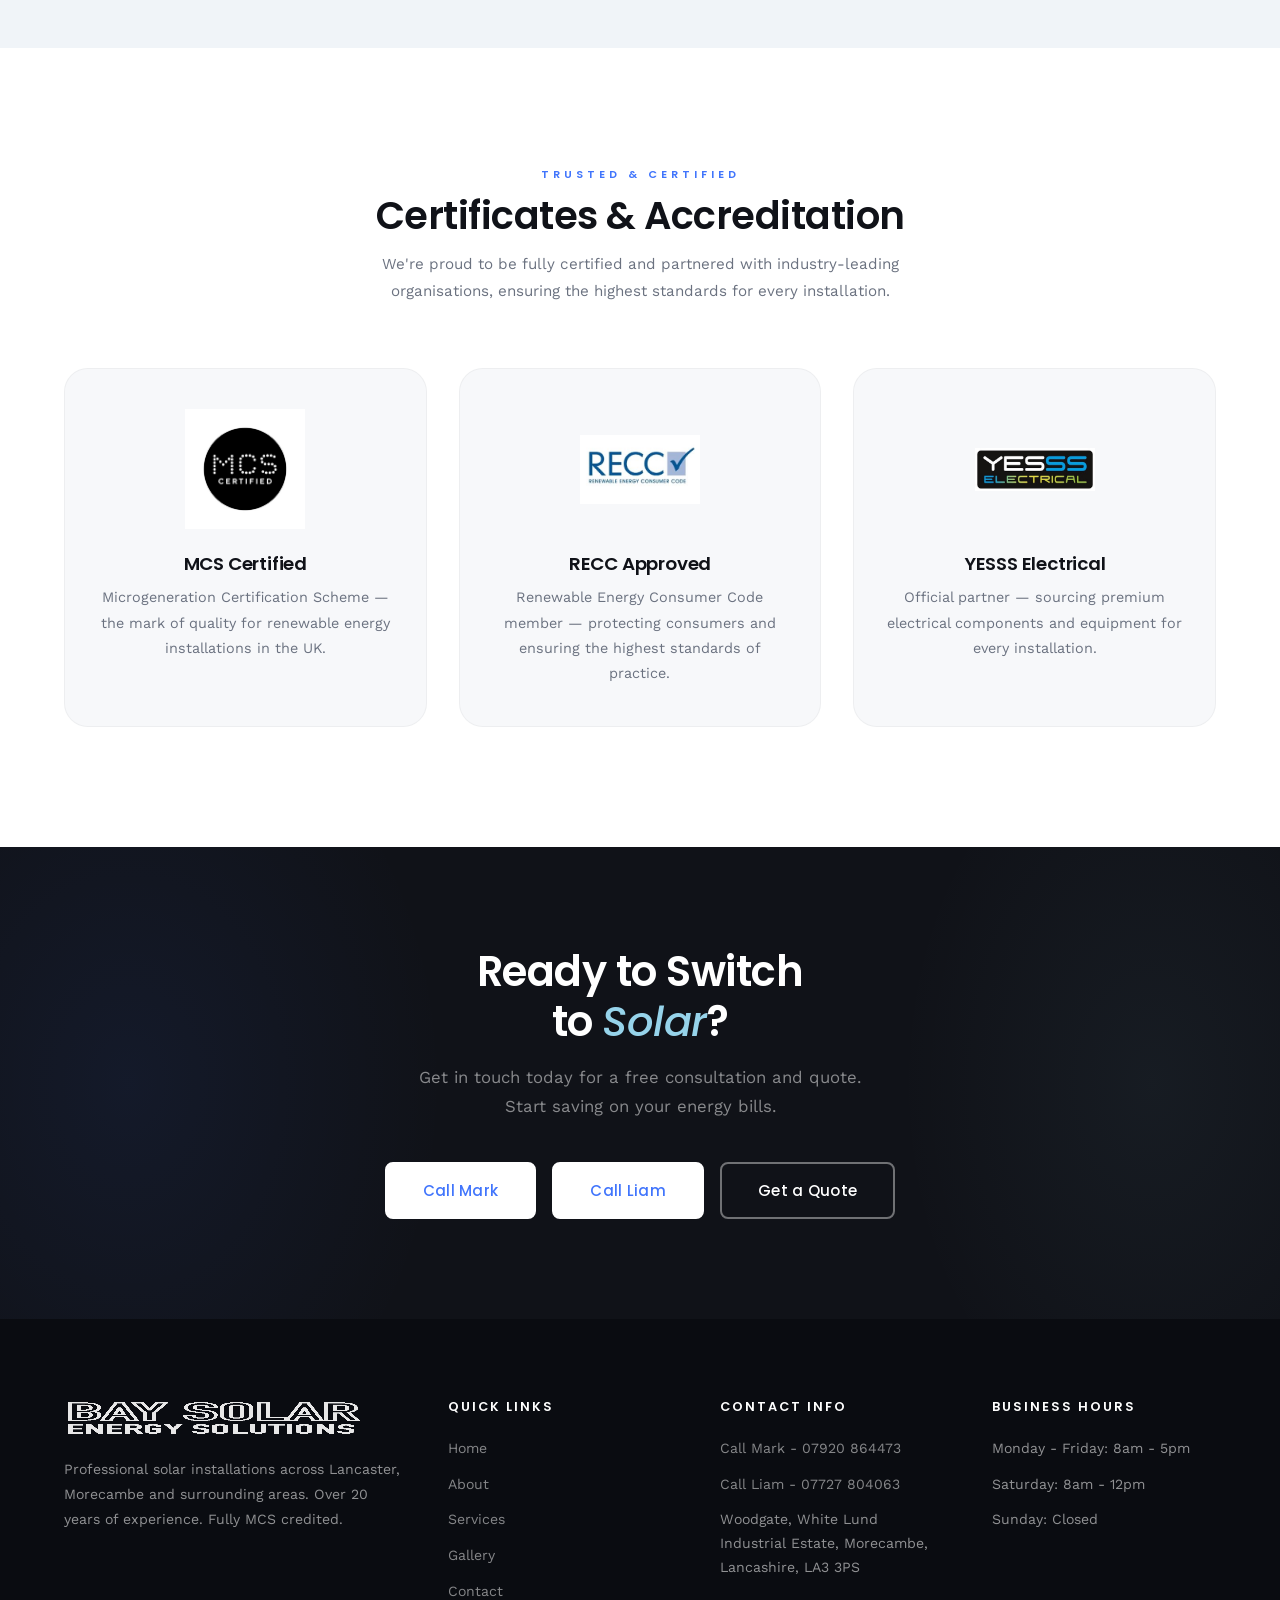
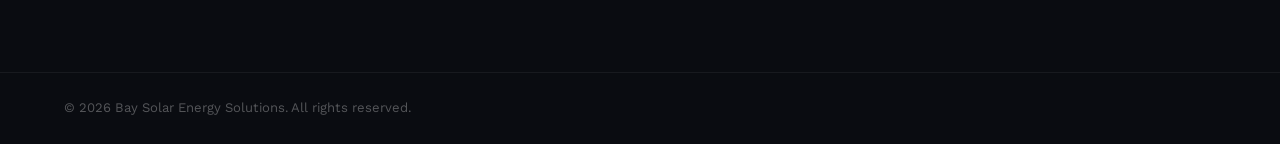
==== commit 74f78742: "Add image dimensions, SVG sprite, and performance optimizations Adds explicit width/height to all im" ====
--- a/index.html
+++ b/index.html
@@ -18,8 +18,8 @@
   <link rel="canonical" href="https://baysolar.co.uk">
   <link rel="preconnect" href="https://fonts.googleapis.com">
   <link rel="preconnect" href="https://fonts.gstatic.com" crossorigin>
-  <link href="https://fonts.googleapis.com/css2?family=Poppins:wght@300;400;500;600;700;800&family=Work+Sans:wght@300;400;500&display=swap" rel="stylesheet">
-  <link rel="stylesheet" href="styles.css">
+  <link href="https://fonts.googleapis.com/css2?family=Poppins:wght@500;600;700&family=Work+Sans:wght@400;500&display=swap" rel="stylesheet">
+  <link rel="stylesheet" href="styles.min.css">
 
   <!-- Schema.org LocalBusiness structured data -->
   <script type="application/ld+json">
@@ -49,6 +49,11 @@
   </script>
 </head>
 <body>
+  <!-- SVG sprite for reusable icons -->
+  <svg xmlns="http://www.w3.org/2000/svg" style="display:none">
+    <symbol id="icon-star" viewBox="0 0 24 24"><path d="M12 2l3.09 6.26L22 9.27l-5 4.87 1.18 6.88L12 17.77l-6.18 3.25L7 14.14 2 9.27l6.91-1.01L12 2z"/></symbol>
+  </svg>
+
   <!-- Skip to content for accessibility -->
   <a href="#about" class="skip-link">Skip to main content</a>
 
@@ -57,8 +62,8 @@
     <nav class="navbar">
       <div class="container nav-inner">
         <a href="index.html" class="nav-logo">
-          <img src="logo.png" alt="Bay Solar" class="logo-dark">
-          <img src="logo-white.png" alt="Bay Solar" class="logo-white">
+          <img src="logo.png" alt="Bay Solar" class="logo-dark" width="297" height="136">
+          <img src="logo-white.png" alt="Bay Solar" class="logo-white" width="297" height="136">
         </a>
         <button class="hamburger" id="hamburger" aria-label="Toggle menu">
           <span></span><span></span><span></span>
@@ -78,7 +83,7 @@
   <!-- Hero Section - Full Bleed Immersive -->
   <section class="hero">
     <div class="hero-bg">
-      <img src="images/hero-main.jpg" alt="Modern home with solar" class="hero-bg-img">
+      <img src="images/hero-main.jpg" alt="Modern home with solar" class="hero-bg-img" width="1920" height="1280" fetchpriority="high">
       <div class="hero-overlay"></div>
     </div>
     <div class="container hero-content">
@@ -92,9 +97,9 @@
         <div class="hero-trust">
           <span class="hero-trust-label">Certified & Trusted</span>
           <div class="hero-trust-logos">
-            <img src="images/mcs-certified.jpg" alt="MCS Certified">
-            <img src="images/recc-approved.jpg" alt="RECC Approved">
-            <img src="images/yesss-electrical.jpg" alt="YESSS Electrical Partner">
+            <img src="images/mcs-certified.jpg" alt="MCS Certified" width="501" height="501">
+            <img src="images/recc-approved.jpg" alt="RECC Approved" width="302" height="173">
+            <img src="images/yesss-electrical.jpg" alt="YESSS Electrical Partner" width="376" height="134">
           </div>
         </div>
         <div class="hero-cta">
@@ -132,7 +137,7 @@
   <section class="about-section" id="about">
     <div class="container about-grid">
       <div class="about-image">
-        <img src="images/about-new.jpg" alt="Bay Solar team at work" loading="lazy">
+        <img src="images/about-new.jpg" alt="Bay Solar team at work" width="1536" height="2048" loading="lazy">
       </div>
       <div class="about-text">
         <h4 class="section-subtitle">Who Are We?</h4>
@@ -154,7 +159,7 @@
       <div class="services-grid">
         <div class="service-card">
           <div class="service-image">
-            <img src="images/domestic-new.jpg" alt="Domestic Solar Installation" loading="lazy">
+            <img src="images/domestic-new.jpg" alt="Domestic Solar Installation" width="1536" height="2048" loading="lazy">
           </div>
           <div class="service-content">
             <span class="service-tag">Residential</span>
@@ -165,7 +170,7 @@
         </div>
         <div class="service-card">
           <div class="service-image">
-            <img src="images/business-new.jpg" alt="Business Solar Installation" loading="lazy">
+            <img src="images/business-new.jpg" alt="Business Solar Installation" width="1200" height="900" loading="lazy">
           </div>
           <div class="service-content">
             <span class="service-tag">Commercial</span>
@@ -176,7 +181,7 @@
         </div>
         <div class="service-card">
           <div class="service-image">
-            <img src="images/enterprise-new.jpg" alt="Solar Panel Evaluation & Safety Checks" loading="lazy">
+            <img src="images/enterprise-new.jpg" alt="Solar Panel Evaluation & Safety Checks" width="1564" height="2048" loading="lazy">
           </div>
           <div class="service-content">
             <span class="service-tag">Maintenance</span>
@@ -199,15 +204,15 @@
       <div class="testimonials-grid">
         <div class="testimonial-card">
           <div class="testimonial-stars">
-            <svg width="18" height="18" viewBox="0 0 24 24" fill="#f5a623"><path d="M12 2l3.09 6.26L22 9.27l-5 4.87 1.18 6.88L12 17.77l-6.18 3.25L7 14.14 2 9.27l6.91-1.01L12 2z"/></svg>
-            <svg width="18" height="18" viewBox="0 0 24 24" fill="#f5a623"><path d="M12 2l3.09 6.26L22 9.27l-5 4.87 1.18 6.88L12 17.77l-6.18 3.25L7 14.14 2 9.27l6.91-1.01L12 2z"/></svg>
-            <svg width="18" height="18" viewBox="0 0 24 24" fill="#f5a623"><path d="M12 2l3.09 6.26L22 9.27l-5 4.87 1.18 6.88L12 17.77l-6.18 3.25L7 14.14 2 9.27l6.91-1.01L12 2z"/></svg>
-            <svg width="18" height="18" viewBox="0 0 24 24" fill="#f5a623"><path d="M12 2l3.09 6.26L22 9.27l-5 4.87 1.18 6.88L12 17.77l-6.18 3.25L7 14.14 2 9.27l6.91-1.01L12 2z"/></svg>
-            <svg width="18" height="18" viewBox="0 0 24 24" fill="#f5a623"><path d="M12 2l3.09 6.26L22 9.27l-5 4.87 1.18 6.88L12 17.77l-6.18 3.25L7 14.14 2 9.27l6.91-1.01L12 2z"/></svg>
+            <svg width="18" height="18" fill="#f5a623"><use href="#icon-star"/></svg>
+            <svg width="18" height="18" fill="#f5a623"><use href="#icon-star"/></svg>
+            <svg width="18" height="18" fill="#f5a623"><use href="#icon-star"/></svg>
+            <svg width="18" height="18" fill="#f5a623"><use href="#icon-star"/></svg>
+            <svg width="18" height="18" fill="#f5a623"><use href="#icon-star"/></svg>
           </div>
           <p class="testimonial-text">"Excellent value for money, customer satisfaction, quality of components and workmanship. The team were always responsive to our inquiries and delivered beyond expectations."</p>
           <div class="testimonial-author">
-            <img src="images/testimonial.jpg" alt="Brian & Caroline Warren" loading="lazy">
+            <img src="images/testimonial.jpg" alt="Brian & Caroline Warren" width="160" height="160" loading="lazy">
             <div>
               <h4>Brian & Caroline Warren</h4>
               <span>Domestic Installation</span>
@@ -216,11 +221,11 @@
         </div>
         <div class="testimonial-card">
           <div class="testimonial-stars">
-            <svg width="18" height="18" viewBox="0 0 24 24" fill="#f5a623"><path d="M12 2l3.09 6.26L22 9.27l-5 4.87 1.18 6.88L12 17.77l-6.18 3.25L7 14.14 2 9.27l6.91-1.01L12 2z"/></svg>
-            <svg width="18" height="18" viewBox="0 0 24 24" fill="#f5a623"><path d="M12 2l3.09 6.26L22 9.27l-5 4.87 1.18 6.88L12 17.77l-6.18 3.25L7 14.14 2 9.27l6.91-1.01L12 2z"/></svg>
-            <svg width="18" height="18" viewBox="0 0 24 24" fill="#f5a623"><path d="M12 2l3.09 6.26L22 9.27l-5 4.87 1.18 6.88L12 17.77l-6.18 3.25L7 14.14 2 9.27l6.91-1.01L12 2z"/></svg>
-            <svg width="18" height="18" viewBox="0 0 24 24" fill="#f5a623"><path d="M12 2l3.09 6.26L22 9.27l-5 4.87 1.18 6.88L12 17.77l-6.18 3.25L7 14.14 2 9.27l6.91-1.01L12 2z"/></svg>
-            <svg width="18" height="18" viewBox="0 0 24 24" fill="#f5a623"><path d="M12 2l3.09 6.26L22 9.27l-5 4.87 1.18 6.88L12 17.77l-6.18 3.25L7 14.14 2 9.27l6.91-1.01L12 2z"/></svg>
+            <svg width="18" height="18" fill="#f5a623"><use href="#icon-star"/></svg>
+            <svg width="18" height="18" fill="#f5a623"><use href="#icon-star"/></svg>
+            <svg width="18" height="18" fill="#f5a623"><use href="#icon-star"/></svg>
+            <svg width="18" height="18" fill="#f5a623"><use href="#icon-star"/></svg>
+            <svg width="18" height="18" fill="#f5a623"><use href="#icon-star"/></svg>
           </div>
           <p class="testimonial-text">"Fantastic service from start to finish. The team at Bay Solar made the entire process smooth and stress-free. Our energy bills have dropped significantly since installation."</p>
           <div class="testimonial-author">
@@ -232,11 +237,11 @@
         </div>
         <div class="testimonial-card">
           <div class="testimonial-stars">
-            <svg width="18" height="18" viewBox="0 0 24 24" fill="#f5a623"><path d="M12 2l3.09 6.26L22 9.27l-5 4.87 1.18 6.88L12 17.77l-6.18 3.25L7 14.14 2 9.27l6.91-1.01L12 2z"/></svg>
-            <svg width="18" height="18" viewBox="0 0 24 24" fill="#f5a623"><path d="M12 2l3.09 6.26L22 9.27l-5 4.87 1.18 6.88L12 17.77l-6.18 3.25L7 14.14 2 9.27l6.91-1.01L12 2z"/></svg>
-            <svg width="18" height="18" viewBox="0 0 24 24" fill="#f5a623"><path d="M12 2l3.09 6.26L22 9.27l-5 4.87 1.18 6.88L12 17.77l-6.18 3.25L7 14.14 2 9.27l6.91-1.01L12 2z"/></svg>
-            <svg width="18" height="18" viewBox="0 0 24 24" fill="#f5a623"><path d="M12 2l3.09 6.26L22 9.27l-5 4.87 1.18 6.88L12 17.77l-6.18 3.25L7 14.14 2 9.27l6.91-1.01L12 2z"/></svg>
-            <svg width="18" height="18" viewBox="0 0 24 24" fill="#f5a623"><path d="M12 2l3.09 6.26L22 9.27l-5 4.87 1.18 6.88L12 17.77l-6.18 3.25L7 14.14 2 9.27l6.91-1.01L12 2z"/></svg>
+            <svg width="18" height="18" fill="#f5a623"><use href="#icon-star"/></svg>
+            <svg width="18" height="18" fill="#f5a623"><use href="#icon-star"/></svg>
+            <svg width="18" height="18" fill="#f5a623"><use href="#icon-star"/></svg>
+            <svg width="18" height="18" fill="#f5a623"><use href="#icon-star"/></svg>
+            <svg width="18" height="18" fill="#f5a623"><use href="#icon-star"/></svg>
           </div>
           <p class="testimonial-text">"Professional, efficient and great value. Bay Solar installed panels on our care home and the savings have been remarkable. Highly recommend their enterprise services."</p>
           <div class="testimonial-author">
@@ -261,21 +266,21 @@
       <div class="accreditation-grid">
         <div class="accreditation-card">
           <div class="accreditation-logo">
-            <img src="images/mcs-certified.jpg" alt="MCS Certified" loading="lazy">
+            <img src="images/mcs-certified.jpg" alt="MCS Certified" width="501" height="501" loading="lazy">
           </div>
           <h3>MCS Certified</h3>
           <p>Microgeneration Certification Scheme — the mark of quality for renewable energy installations in the UK.</p>
         </div>
         <div class="accreditation-card">
           <div class="accreditation-logo">
-            <img src="images/recc-approved.jpg" alt="RECC Approved" loading="lazy">
+            <img src="images/recc-approved.jpg" alt="RECC Approved" width="302" height="173" loading="lazy">
           </div>
           <h3>RECC Approved</h3>
           <p>Renewable Energy Consumer Code member — protecting consumers and ensuring the highest standards of practice.</p>
         </div>
         <div class="accreditation-card">
           <div class="accreditation-logo">
-            <img src="images/yesss-electrical.jpg" alt="YESSS Electrical Partner" loading="lazy">
+            <img src="images/yesss-electrical.jpg" alt="YESSS Electrical Partner" width="376" height="134" loading="lazy">
           </div>
           <h3>YESSS Electrical</h3>
           <p>Official partner — sourcing premium electrical components and equipment for every installation.</p>
@@ -301,7 +306,7 @@
   <footer class="footer">
     <div class="container footer-grid">
       <div class="footer-col">
-        <img src="logo-white.png" alt="Bay Solar" class="footer-logo">
+        <img src="logo-white.png" alt="Bay Solar" class="footer-logo" width="297" height="136">
         <p>Professional solar installations across Lancaster, Morecambe and surrounding areas. Over 20 years of experience. Fully MCS credited.</p>
       </div>
       <div class="footer-col">
@@ -342,6 +347,6 @@
     <svg width="20" height="20" viewBox="0 0 24 24" fill="none" stroke="currentColor" stroke-width="2"><path d="M18 15l-6-6-6 6"/></svg>
   </button>
 
-  <script src="script.js"></script>
+  <script src="script.js" defer></script>
 </body>
 </html>
--- a/styles.min.css
+++ b/styles.min.css
@@ -0,0 +1 @@
+.skip-link{position:absolute;top:-100%;left:16px;padding:12px 24px;background:var(--accent);color:var(--white);font-family:Poppins,sans-serif;font-weight:600;font-size:14px;border-radius:0 0 8px 8px;z-index:10000;transition:top .2s ease}.skip-link:focus{top:0}*,::after,::before{margin:0;padding:0;box-sizing:border-box}:root{--primary:#96d3ea;--primary-dark:#0067a6;--accent:#4175FC;--accent-hover:#2d5fd9;--dark:#101218;--dark-soft:#1a1f2e;--text:#3d4150;--text-light:#6b7280;--bg:#ffffff;--bg-light:#f7f8fa;--bg-warm:#f0f4f8;--white:#ffffff;--gold:#f5a623;--shadow-sm:0 1px 3px rgba(0, 0, 0, 0.06);--shadow:0 4px 16px rgba(0, 0, 0, 0.07);--shadow-lg:0 12px 40px rgba(0, 0, 0, 0.10);--radius:8px;--radius-lg:16px;--radius-xl:24px;--transition:0.3s ease;--transition-slow:0.6s cubic-bezier(0.16, 1, 0.3, 1);--glass-bg:rgba(255, 255, 255, 0.08);--glass-border:rgba(255, 255, 255, 0.12);--glass-blur:16px}html{scroll-behavior:smooth;scroll-padding-top:100px}body{font-family:'Work Sans',sans-serif;font-size:16px;line-height:1.7;color:var(--text);background:var(--bg);overflow-x:hidden;-webkit-font-smoothing:antialiased;-moz-osx-font-smoothing:grayscale}h1,h2,h3,h4,h5,h6{font-family:Poppins,sans-serif;font-weight:600;color:var(--dark);line-height:1.2}a{text-decoration:none;color:inherit;transition:color var(--transition)}img{max-width:100%;height:auto;display:block}ul{list-style:none}.container{max-width:1200px;margin:0 auto;padding:0 24px}.header{position:fixed;top:0;left:0;width:100%;z-index:1000;transition:background var(--transition),box-shadow var(--transition)}.header-top{background:0 0;color:var(--white);font-size:13px;padding:7px 0}.header-top-inner{display:flex;justify-content:space-between;align-items:center}.header-contact-info{display:flex;gap:24px}.header-contact-info a{display:flex;align-items:center;gap:6px;color:rgba(255,255,255,.8);font-size:13px;transition:color var(--transition)}.header-contact-info a:hover{color:var(--primary)}.header-social{display:flex;gap:14px}.header-social a{color:rgba(255,255,255,.5);transition:color var(--transition)}.header-social a:hover{color:var(--primary)}.navbar{background:0 0;padding:18px 0;transition:background var(--transition),padding var(--transition),border-color var(--transition);border-bottom:1px solid rgba(255,255,255,.08)}.nav-inner{display:flex;align-items:center;justify-content:space-between}.nav-logo{display:block;position:relative;height:46px;width:100px;flex-shrink:0}.nav-logo img{height:46px;width:auto;position:absolute;top:0;left:0;transition:opacity var(--transition)}.nav-logo .logo-dark{opacity:0}.nav-logo .logo-white{opacity:1}.header.scrolled .nav-logo .logo-dark{opacity:1}.header.scrolled .nav-logo .logo-white{opacity:0}.nav-links{display:flex;align-items:center;gap:36px}.nav-links a{font-family:Poppins,sans-serif;font-weight:500;font-size:14px;color:rgba(255,255,255,.85);position:relative;padding:4px 0;letter-spacing:.3px;transition:color var(--transition)}.nav-links a:not(.btn)::after{content:'';position:absolute;bottom:-2px;left:0;width:0;height:2px;background:var(--white);transition:width var(--transition)}.nav-links a.active::after,.nav-links a:not(.btn):hover::after{width:100%}.nav-links a.active,.nav-links a:not(.btn):hover{color:var(--white)}.header.scrolled .navbar{background:var(--white);padding:12px 0;border-bottom:1px solid rgba(0,0,0,.06);box-shadow:0 2px 30px rgba(0,0,0,.06)}.header.scrolled .header-top{background:var(--dark)}.header.scrolled .nav-links a{color:var(--text)}.header.scrolled .nav-links a:not(.btn)::after{background:var(--accent)}.header.scrolled .nav-links a.active,.header.scrolled .nav-links a:not(.btn):hover{color:var(--dark)}.header.scrolled .nav-links a.btn.btn-primary{color:var(--white)}.nav-links a.btn.btn-primary.nav-cta{color:var(--white);background:var(--accent);border-color:var(--accent);padding:10px 24px;border-radius:8px;font-size:13px;font-weight:600;letter-spacing:.4px;margin-left:8px}.nav-links a.btn.btn-primary.nav-cta:hover{background:var(--accent-hover);border-color:var(--accent-hover);transform:translateY(-2px);box-shadow:0 6px 20px rgba(65,117,252,.35)}.header.scrolled .nav-links a.btn.btn-primary.nav-cta{color:var(--white);background:var(--accent);border-color:var(--accent)}.header.scrolled .nav-links a.btn.btn-primary.nav-cta:hover{background:var(--accent-hover);border-color:var(--accent-hover)}.header.scrolled .hamburger span{background:var(--dark)}.hamburger{display:none;flex-direction:column;gap:5px;background:0 0;border:none;cursor:pointer;padding:4px;z-index:1001}.hamburger span{display:block;width:22px;height:2px;background:var(--white);transition:var(--transition);border-radius:2px}.hamburger.active span:first-child{transform:rotate(45deg) translate(5px,5px)}.hamburger.active span:nth-child(2){opacity:0}.hamburger.active span:nth-child(3){transform:rotate(-45deg) translate(5px,-5px)}.btn{display:inline-flex;align-items:center;justify-content:center;gap:8px;font-family:Poppins,sans-serif;font-weight:500;font-size:14px;padding:12px 28px;border-radius:8px;border:2px solid transparent;cursor:pointer;transition:all var(--transition);white-space:nowrap;letter-spacing:.3px}.btn-primary{background:var(--accent);color:var(--white);border-color:var(--accent)}.btn-primary:hover{background:var(--accent-hover);border-color:var(--accent-hover);transform:translateY(-2px);box-shadow:0 6px 20px rgba(65,117,252,.3)}.btn-outline{background:0 0;color:var(--white);border-color:rgba(255,255,255,.5)}.btn-outline:hover{background:var(--white);color:var(--dark);border-color:var(--white)}.btn-glass{background:rgba(255,255,255,.1);color:var(--white);border-color:rgba(255,255,255,.2);backdrop-filter:blur(12px);-webkit-backdrop-filter:blur(12px)}.btn-glass:hover{background:rgba(255,255,255,.2);border-color:rgba(255,255,255,.35);transform:translateY(-2px);box-shadow:0 8px 32px rgba(0,0,0,.15)}.btn-white{background:var(--white);color:var(--accent);border-color:var(--white)}.btn-white:hover{background:0 0;color:var(--white)}.btn-outline-white{background:0 0;color:var(--white);border-color:rgba(255,255,255,.4)}.btn-outline-white:hover{background:var(--white);color:var(--accent);border-color:var(--white)}.btn-lg{padding:14px 36px;font-size:15px}.btn-sm{padding:8px 20px;font-size:13px}.btn-block{width:100%}.hero{position:relative;width:100%;min-height:100vh;display:flex;align-items:center;overflow:hidden}.hero-bg{position:absolute;inset:0;z-index:0}.hero-bg-img{width:100%;height:100%;object-fit:cover;object-position:center}.hero-overlay{position:absolute;inset:0;background:linear-gradient(160deg,rgba(16,18,24,.92) 0,rgba(16,18,24,.78) 35%,rgba(16,18,24,.5) 70%,rgba(16,18,24,.35) 100%);z-index:1}.hero-content{position:relative;z-index:2;width:100%;display:flex;align-items:flex-end;justify-content:space-between;gap:40px;padding-top:160px;padding-bottom:100px;min-height:100vh}.hero-text{max-width:640px;flex:1}.hero-label{display:inline-block;font-family:Poppins,sans-serif;font-size:11px;font-weight:600;color:var(--primary);text-transform:uppercase;letter-spacing:4px;margin-bottom:24px;position:relative;padding-left:48px}.hero-label::before{content:'';position:absolute;left:0;top:50%;transform:translateY(-50%);width:36px;height:1px;background:var(--primary)}.hero h1{font-size:clamp(3rem, 5.5vw, 5rem);color:var(--white);font-weight:700;letter-spacing:-1.5px;line-height:1.05;margin-bottom:28px}.hero h1 .hero-line{display:block}.hero h1 em{font-style:italic;font-weight:500;color:var(--primary)}.hero-desc{font-size:1.05rem;color:rgba(255,255,255,.6);margin-bottom:40px;max-width:480px;line-height:1.75;font-weight:400}.hero-trust{display:flex;align-items:center;gap:16px;margin-bottom:28px;flex-wrap:wrap}.hero-trust-label{font-family:Poppins,sans-serif;font-size:10px;font-weight:600;text-transform:uppercase;letter-spacing:2px;color:rgba(255,255,255,.45)}.hero-trust-logos{display:flex;align-items:center;gap:16px}.hero-trust-logos img{height:44px;width:auto;object-fit:contain;border-radius:8px;background:rgba(255,255,255,.9);padding:6px 10px;transition:transform var(--transition)}.hero-trust-logos img:hover{transform:scale(1.08)}.hero-cta{display:flex;gap:16px;flex-wrap:wrap}.hero-cards{display:flex;flex-direction:column;gap:12px;align-self:flex-end;margin-bottom:20px}.hero-card{background:rgba(255,255,255,.06);backdrop-filter:blur(20px);-webkit-backdrop-filter:blur(20px);border:1px solid rgba(255,255,255,.1);border-radius:14px;padding:22px 28px;display:flex;flex-direction:column;gap:4px;min-width:180px;transition:transform var(--transition),background var(--transition)}.hero-card:hover{transform:translateY(-4px);background:rgba(255,255,255,.1)}.hero-card-number{font-family:Poppins,sans-serif;font-size:1.8rem;font-weight:700;color:var(--white);line-height:1.1}.hero-card-label{font-size:.78rem;color:rgba(255,255,255,.5);font-weight:500;letter-spacing:.5px;text-transform:uppercase}.hero-card.accent{background:rgba(65,117,252,.2);border-color:rgba(65,117,252,.3)}.hero-card.accent:hover{background:rgba(65,117,252,.3)}.hero-card.accent .hero-card-number{color:var(--primary)}.hero-card.accent .hero-card-label{color:rgba(150,211,234,.7)}.hero-scroll{position:absolute;bottom:40px;left:50%;transform:translateX(-50%);z-index:3;display:flex;flex-direction:column;align-items:center;gap:10px}.hero-scroll span{font-family:Poppins,sans-serif;font-size:10px;font-weight:500;color:rgba(255,255,255,.4);text-transform:uppercase;letter-spacing:3px}.hero-scroll-line{width:1px;height:48px;background:rgba(255,255,255,.15);position:relative;overflow:hidden}.hero-scroll-line::after{content:'';position:absolute;top:-100%;left:0;width:100%;height:100%;background:linear-gradient(to bottom,transparent,var(--primary),transparent);animation:scrollLine 2s ease-in-out infinite}@keyframes scrollLine{0%{top:-100%}100%{top:100%}}.section-subtitle{font-size:11px;font-weight:600;color:var(--accent);text-transform:uppercase;letter-spacing:4px;margin-bottom:12px}.section-header{text-align:center;margin-bottom:64px}.section-header h2{font-size:clamp(1.8rem, 3vw, 2.5rem);letter-spacing:-.5px}.section-header p{color:var(--text-light);max-width:520px;margin:14px auto 0;font-size:1rem}.about-section{padding:120px 0}.about-grid{display:grid;grid-template-columns:1fr 1fr;gap:80px;align-items:center}.about-image{border-radius:var(--radius-xl);overflow:hidden;position:relative}.about-image::after{content:'';position:absolute;inset:0;border-radius:var(--radius-xl);box-shadow:inset 0 0 0 1px rgba(0,0,0,.06);pointer-events:none}.about-image img{width:100%;height:460px;object-fit:cover;transition:transform .8s cubic-bezier(.16, 1, .3, 1)}.about-image:hover img{transform:scale(1.03)}.about-text .section-subtitle{margin-bottom:12px}.about-text h2{font-size:clamp(1.6rem, 3vw, 2.2rem);margin-bottom:24px;letter-spacing:-.3px}.about-text p{margin-bottom:16px;color:var(--text-light);font-size:.95rem;line-height:1.8}.about-text .btn{margin-top:20px}.services-section{padding:120px 0;background:var(--bg-light)}.services-grid{display:grid;grid-template-columns:repeat(3,1fr);gap:32px}.service-card{background:var(--white);border-radius:var(--radius-xl);overflow:hidden;border:1px solid rgba(0,0,0,.04);transition:transform var(--transition-slow),box-shadow var(--transition)}.service-card:hover{transform:translateY(-8px);box-shadow:0 20px 60px rgba(0,0,0,.08)}.service-image{height:220px;overflow:hidden}.service-image img{width:100%;height:100%;object-fit:cover;transition:transform .8s cubic-bezier(.16, 1, .3, 1)}.service-card:hover .service-image img{transform:scale(1.06)}.service-content{padding:28px 30px 32px}.service-tag{display:inline-block;font-family:Poppins,sans-serif;font-size:10px;font-weight:600;color:var(--accent);text-transform:uppercase;letter-spacing:2px;background:rgba(65,117,252,.06);padding:4px 12px;border-radius:20px;margin-bottom:14px}.service-content h3{font-size:1.2rem;margin-bottom:10px;letter-spacing:-.2px}.service-content p{font-size:.9rem;color:var(--text-light);margin-bottom:22px;line-height:1.75}.service-link{display:inline-flex;align-items:center;gap:8px;font-family:Poppins,sans-serif;font-weight:600;font-size:.85rem;color:var(--accent);letter-spacing:.3px;transition:gap var(--transition),color var(--transition)}.service-link svg{transition:transform var(--transition)}.service-link:hover{color:var(--accent-hover);gap:12px}.service-link:hover svg{transform:translateX(2px)}.stats-section{padding:80px 0;background:var(--dark)}.stats-grid{display:grid;grid-template-columns:repeat(4,1fr);gap:30px;text-align:center}.stat-item{padding:10px 0}.stat-item h2{font-size:2.6rem;color:var(--white);font-weight:700;letter-spacing:-1px}.stat-item h2::after{content:'+';color:var(--primary)}.stat-item p{color:rgba(255,255,255,.45);font-size:.85rem;margin-top:6px;font-weight:500;letter-spacing:.5px;text-transform:uppercase}.testimonials-section{padding:120px 0;background:var(--bg-warm)}.testimonials-grid{display:grid;grid-template-columns:repeat(3,1fr);gap:28px}.testimonial-card{background:var(--white);border-radius:var(--radius-xl);padding:36px;border:1px solid rgba(0,0,0,.04);transition:transform var(--transition-slow),box-shadow var(--transition)}.testimonial-card:hover{transform:translateY(-6px);box-shadow:0 16px 48px rgba(0,0,0,.06)}.testimonial-stars{display:flex;gap:2px;margin-bottom:20px}.testimonial-text{font-size:.92rem;color:var(--text);line-height:1.8;margin-bottom:28px}.testimonial-author{display:flex;align-items:center;gap:14px;padding-top:20px;border-top:1px solid rgba(0,0,0,.06)}.testimonial-author img{width:46px;height:46px;border-radius:50%;object-fit:cover}.testimonial-author h4{font-size:.9rem;margin-bottom:2px}.testimonial-author span{font-size:.78rem;color:var(--text-light);font-weight:500}.accreditation-section{padding:120px 0;background:var(--white)}.accreditation-section .section-desc{max-width:600px;margin:12px auto 0;color:var(--text-light);font-size:.95rem;line-height:1.75;text-align:center}.accreditation-grid{display:grid;grid-template-columns:repeat(3,1fr);gap:32px;margin-top:56px}.accreditation-card{background:var(--bg-light);border-radius:var(--radius-xl);padding:40px 32px;text-align:center;border:1px solid rgba(0,0,0,.04);transition:transform var(--transition-slow),box-shadow var(--transition)}.accreditation-card:hover{transform:translateY(-6px);box-shadow:0 16px 48px rgba(0,0,0,.06)}.accreditation-logo{width:120px;height:120px;margin:0 auto 24px;display:flex;align-items:center;justify-content:center}.accreditation-logo img{max-width:100%;max-height:100%;object-fit:contain}.accreditation-card h3{font-size:1.15rem;margin-bottom:10px;letter-spacing:-.2px}.accreditation-card p{font-size:.9rem;color:var(--text-light);line-height:1.75}.gallery-hero{background:var(--dark);padding:160px 0 70px;text-align:center;position:relative;overflow:hidden}.gallery-hero::before{content:'';position:absolute;top:-30%;right:-10%;width:50%;height:160%;background:radial-gradient(ellipse,rgba(65,117,252,.06) 0,transparent 70%);pointer-events:none}.gallery-hero h1{font-size:clamp(2.2rem, 4.5vw, 3.2rem);color:var(--white);margin-bottom:16px;letter-spacing:-.5px;position:relative}.gallery-hero p{color:rgba(255,255,255,.5);max-width:520px;margin:0 auto;font-size:1rem;line-height:1.75;position:relative}.gallery-section{padding:100px 0}.gallery-grid{display:grid;grid-template-columns:repeat(3,1fr);gap:24px}.gallery-item{position:relative;border-radius:var(--radius-xl);overflow:hidden;aspect-ratio:4/3;cursor:pointer}.gallery-item img{width:100%;height:100%;object-fit:cover;transition:transform .8s cubic-bezier(.16, 1, .3, 1)}.gallery-item:hover img{transform:scale(1.06)}.gallery-overlay{position:absolute;inset:0;background:linear-gradient(to top,rgba(16,18,24,.7) 0,transparent 50%);display:flex;align-items:flex-end;padding:24px;opacity:0;transition:opacity var(--transition)}.gallery-item:hover .gallery-overlay{opacity:1}.gallery-tag{font-family:Poppins,sans-serif;font-size:.8rem;font-weight:600;color:var(--white);background:rgba(255,255,255,.15);backdrop-filter:blur(10px);-webkit-backdrop-filter:blur(10px);padding:6px 16px;border-radius:20px;letter-spacing:.5px}.gallery-cta{text-align:center;margin-top:64px;padding-top:48px;border-top:1px solid rgba(0,0,0,.06)}.gallery-cta p{color:var(--text-light);font-size:1rem;margin-bottom:24px;line-height:1.75}.cta-section{padding:100px 0;background:var(--dark);text-align:center;position:relative;overflow:hidden}.cta-section::before{content:'';position:absolute;top:-40%;left:-15%;width:50%;height:180%;background:radial-gradient(ellipse,rgba(65,117,252,.08) 0,transparent 70%);pointer-events:none}.cta-section::after{content:'';position:absolute;bottom:-30%;right:-10%;width:40%;height:160%;background:radial-gradient(ellipse,rgba(150,211,234,.05) 0,transparent 70%);pointer-events:none}.cta-content{position:relative;z-index:1}.cta-content h2{font-size:clamp(1.8rem, 3.5vw, 2.6rem);color:var(--white);margin-bottom:16px;letter-spacing:-.5px}.cta-content h2 em{font-style:italic;font-weight:500;color:var(--primary)}.cta-content p{color:rgba(255,255,255,.5);font-size:1.05rem;margin-bottom:40px;max-width:480px;margin-left:auto;margin-right:auto;line-height:1.75}.cta-buttons{display:flex;gap:16px;justify-content:center;flex-wrap:wrap}.footer{background:#0a0c11;color:rgba(255,255,255,.55);padding-top:80px}.footer-grid{display:grid;grid-template-columns:1.5fr 1fr 1fr 1fr;gap:48px}.footer-logo{height:38px;margin-bottom:20px;opacity:.9}.footer-col p{font-size:.88rem;line-height:1.75}.footer-col h4{color:var(--white);font-size:.8rem;margin-bottom:22px;font-weight:600;text-transform:uppercase;letter-spacing:2px}.footer-col ul li{margin-bottom:12px;font-size:.88rem}.footer-col ul a{color:rgba(255,255,255,.5);transition:color var(--transition),padding-left var(--transition)}.footer-col ul a:hover{color:var(--white);padding-left:4px}.footer-bottom{margin-top:56px;padding:24px 0;border-top:1px solid rgba(255,255,255,.06)}.footer-bottom-inner{display:flex;justify-content:space-between;align-items:center}.footer-bottom p{font-size:.82rem;color:rgba(255,255,255,.3)}.footer-social{display:flex;gap:16px}.footer-social a{color:rgba(255,255,255,.3);transition:color var(--transition),transform var(--transition)}.footer-social a:hover{color:var(--primary);transform:translateY(-2px)}.scroll-top{position:fixed;bottom:30px;right:30px;width:44px;height:44px;background:var(--dark);color:var(--white);border:1px solid rgba(255,255,255,.1);border-radius:12px;cursor:pointer;display:flex;align-items:center;justify-content:center;opacity:0;visibility:hidden;transition:all var(--transition);z-index:999}.scroll-top.visible{opacity:1;visibility:visible}.scroll-top:hover{background:var(--accent);border-color:var(--accent);transform:translateY(-3px);box-shadow:0 6px 20px rgba(65,117,252,.25)}.contact-hero{background:var(--dark);padding:160px 0 70px;text-align:center;position:relative;overflow:hidden}.contact-hero::before{content:'';position:absolute;top:-30%;right:-10%;width:50%;height:160%;background:radial-gradient(ellipse,rgba(65,117,252,.06) 0,transparent 70%);pointer-events:none}.contact-hero h1{font-size:clamp(2.2rem, 4.5vw, 3.2rem);color:var(--white);margin-bottom:16px;letter-spacing:-.5px;position:relative}.contact-hero p{color:rgba(255,255,255,.5);max-width:520px;margin:0 auto;font-size:1rem;line-height:1.75;position:relative}.contact-section{padding:100px 0}.contact-grid{display:grid;grid-template-columns:1.2fr 1fr;gap:64px}.contact-form-wrapper h2{font-size:1.7rem;margin-bottom:32px;letter-spacing:-.3px}.contact-form{display:flex;flex-direction:column;gap:20px}.form-row{display:grid;grid-template-columns:1fr 1fr;gap:20px}.form-group label{display:block;font-family:Poppins,sans-serif;font-weight:500;font-size:.85rem;color:var(--dark);margin-bottom:8px}.form-group input,.form-group textarea{width:100%;padding:13px 16px;border:1px solid #e2e5eb;border-radius:10px;font-family:'Work Sans',sans-serif;font-size:15px;color:var(--text);transition:border-color var(--transition),box-shadow var(--transition);background:var(--white)}.form-group input:focus,.form-group textarea:focus{outline:0;border-color:var(--accent);box-shadow:0 0 0 4px rgba(65,117,252,.08)}.form-group textarea{resize:vertical;min-height:130px}.contact-info-wrapper{display:flex;flex-direction:column;gap:24px}.contact-info-card{background:var(--dark);border-radius:var(--radius-xl);padding:44px;text-align:center;position:relative;overflow:hidden}.contact-info-card::before{content:'';position:absolute;top:-50%;right:-30%;width:60%;height:200%;background:radial-gradient(ellipse,rgba(65,117,252,.1) 0,transparent 70%);pointer-events:none}.contact-info-card h3{color:var(--white);font-size:1.3rem;margin-bottom:24px;font-weight:600;position:relative}.contact-phone{display:block;font-family:Poppins,sans-serif;font-size:1.6rem;font-weight:700;color:var(--white);margin-bottom:10px;transition:color var(--transition);position:relative}.contact-phone:hover{color:var(--primary)}.contact-phone.secondary{font-size:1.2rem;font-weight:500;color:rgba(255,255,255,.55)}.contact-details-card{background:var(--bg-light);border-radius:var(--radius-xl);padding:36px;display:flex;flex-direction:column;gap:24px}.contact-detail{display:flex;gap:16px;align-items:flex-start}.contact-detail svg{flex-shrink:0;margin-top:3px}.contact-detail h4{font-size:.9rem;margin-bottom:4px}.contact-detail p{font-size:.88rem;color:var(--text-light);line-height:1.7}.fade-in{opacity:0;transform:translateY(30px);transition:opacity .7s ease,transform .7s cubic-bezier(.16, 1, .3, 1)}.fade-in.visible{opacity:1;transform:translateY(0)}@media (max-width:1024px){.about-grid{grid-template-columns:1fr;gap:48px}.about-image img{height:360px}.services-grid{grid-template-columns:repeat(2,1fr)}.testimonials-grid{grid-template-columns:repeat(2,1fr)}.stats-grid{grid-template-columns:repeat(2,1fr);gap:40px}.accreditation-grid{grid-template-columns:repeat(2,1fr)}.gallery-grid{grid-template-columns:repeat(2,1fr)}.footer-grid{grid-template-columns:1fr 1fr;gap:30px}.hero-content{flex-direction:column;align-items:flex-start;justify-content:flex-end}.hero-cards{flex-direction:row;align-self:flex-start;margin-bottom:0}.hero-card{min-width:150px}}@media (max-width:768px){.header-top{display:none}.hamburger{display:flex}.nav-logo{height:38px;width:84px}.nav-logo img{height:38px}.nav-links{position:fixed;top:0;right:-100%;width:300px;height:100vh;background:var(--white);flex-direction:column;padding:90px 30px 30px;gap:0;box-shadow:-10px 0 40px rgba(0,0,0,.1);transition:right var(--transition);z-index:999}.nav-links.open{right:0}.nav-links a{color:var(--text)!important;display:block;padding:16px 0;border-bottom:1px solid rgba(0,0,0,.05);font-size:15px}.nav-links a:not(.btn)::after{display:none}.nav-links a.btn.btn-primary{color:var(--white)!important;margin-top:20px;text-align:center}.nav-cta{margin-top:20px;text-align:center}.hero{min-height:100svh}.hero-content{padding-top:100px;padding-bottom:60px;flex-direction:column;align-items:flex-start;gap:28px}.hero h1{font-size:clamp(2.4rem, 8vw, 3.2rem);margin-bottom:16px}.hero-desc{font-size:.92rem;margin-bottom:28px}.hero-trust{flex-direction:column;align-items:flex-start;gap:10px;margin-bottom:24px}.hero-trust-logos img{height:36px;padding:5px 8px}.hero-cta{flex-direction:column;width:100%;gap:12px}.hero-cta .btn{text-align:center;justify-content:center}.hero-cards{flex-direction:row;flex-wrap:wrap;gap:10px;width:100%}.hero-card{min-width:unset;flex:1;padding:14px 16px}.hero-card-number{font-size:1.3rem}.hero-card-label{font-size:.68rem}.hero-scroll{display:none}.section-header{margin-bottom:40px}.section-header h2{font-size:clamp(1.5rem, 5vw, 2rem)}.about-section,.accreditation-section,.services-section,.testimonials-section{padding:64px 0}.accreditation-grid{grid-template-columns:1fr;gap:20px}.accreditation-card{padding:28px 24px}.accreditation-logo{width:90px;height:90px;margin-bottom:18px}.gallery-hero{padding:120px 0 40px}.gallery-hero h1{font-size:1.8rem}.gallery-hero p{font-size:.9rem}.gallery-section{padding:64px 0}.gallery-grid{grid-template-columns:1fr;gap:16px}.gallery-overlay{opacity:1}.gallery-cta{margin-top:40px;padding-top:32px}.about-grid{gap:32px}.about-image img{height:auto;max-height:300px}.about-text h2{font-size:1.4rem;margin-bottom:16px}.about-text p{font-size:.9rem}.services-grid,.testimonials-grid{grid-template-columns:1fr;gap:20px}.service-content{padding:22px 24px 26px}.service-image{height:190px}.stats-grid{grid-template-columns:repeat(2,1fr);gap:30px}.stat-item h2{font-size:2rem}.cta-section{padding:64px 0}.cta-content h2{font-size:1.6rem}.cta-content p{font-size:.92rem;margin-bottom:28px}.cta-buttons{flex-direction:column;width:100%;max-width:320px;margin:0 auto}.cta-buttons .btn{width:100%;justify-content:center}.contact-hero{padding:120px 0 40px}.contact-hero h1{font-size:1.8rem}.contact-hero p{font-size:.9rem}.contact-section{padding:64px 0}.contact-grid{grid-template-columns:1fr;gap:36px}.contact-form-wrapper h2{font-size:1.4rem;margin-bottom:24px}.form-row{grid-template-columns:1fr}.contact-phone{font-size:1.3rem}.contact-phone.secondary{font-size:1rem}.footer{padding-top:48px}.footer-grid{grid-template-columns:1fr;gap:28px}.footer-col:first-child{margin-bottom:8px}.footer-col h4{margin-bottom:14px}.footer-bottom{margin-top:36px}.footer-bottom-inner{flex-direction:column;gap:14px;text-align:center}.scroll-top{bottom:20px;right:20px;width:40px;height:40px}}@media (max-width:480px){.container{padding:0 16px}.about-section,.accreditation-section,.services-section,.testimonials-section{padding:48px 0}.gallery-hero{padding:110px 0 32px}.gallery-section{padding:48px 0}.hero-content{padding-top:90px;padding-bottom:48px;gap:24px}.hero h1{font-size:2rem;margin-bottom:12px}.hero-desc{font-size:.88rem;margin-bottom:24px}.hero-trust{gap:8px;margin-bottom:20px}.hero-trust-logos{gap:10px}.hero-trust-logos img{height:32px;padding:4px 6px;border-radius:6px}.hero-label{font-size:10px;letter-spacing:3px;padding-left:32px;margin-bottom:16px}.hero-label::before{width:24px}.hero-cards{flex-direction:column;gap:8px}.hero-card{flex:none;width:100%;padding:12px 16px}.hero-card-number{font-size:1.2rem}.stats-grid{grid-template-columns:1fr 1fr;gap:20px}.section-header{margin-bottom:32px}.testimonial-card{padding:24px}.testimonial-text{font-size:.85rem;margin-bottom:20px}.cta-section{padding:48px 0}.contact-hero{padding:110px 0 32px}.contact-section{padding:48px 0}.contact-info-card{padding:28px 20px}.contact-details-card{padding:28px 20px}.footer{padding-top:40px}.footer-bottom{margin-top:28px;padding:20px 0}.footer-col p,.footer-col ul li{font-size:.84rem}}
